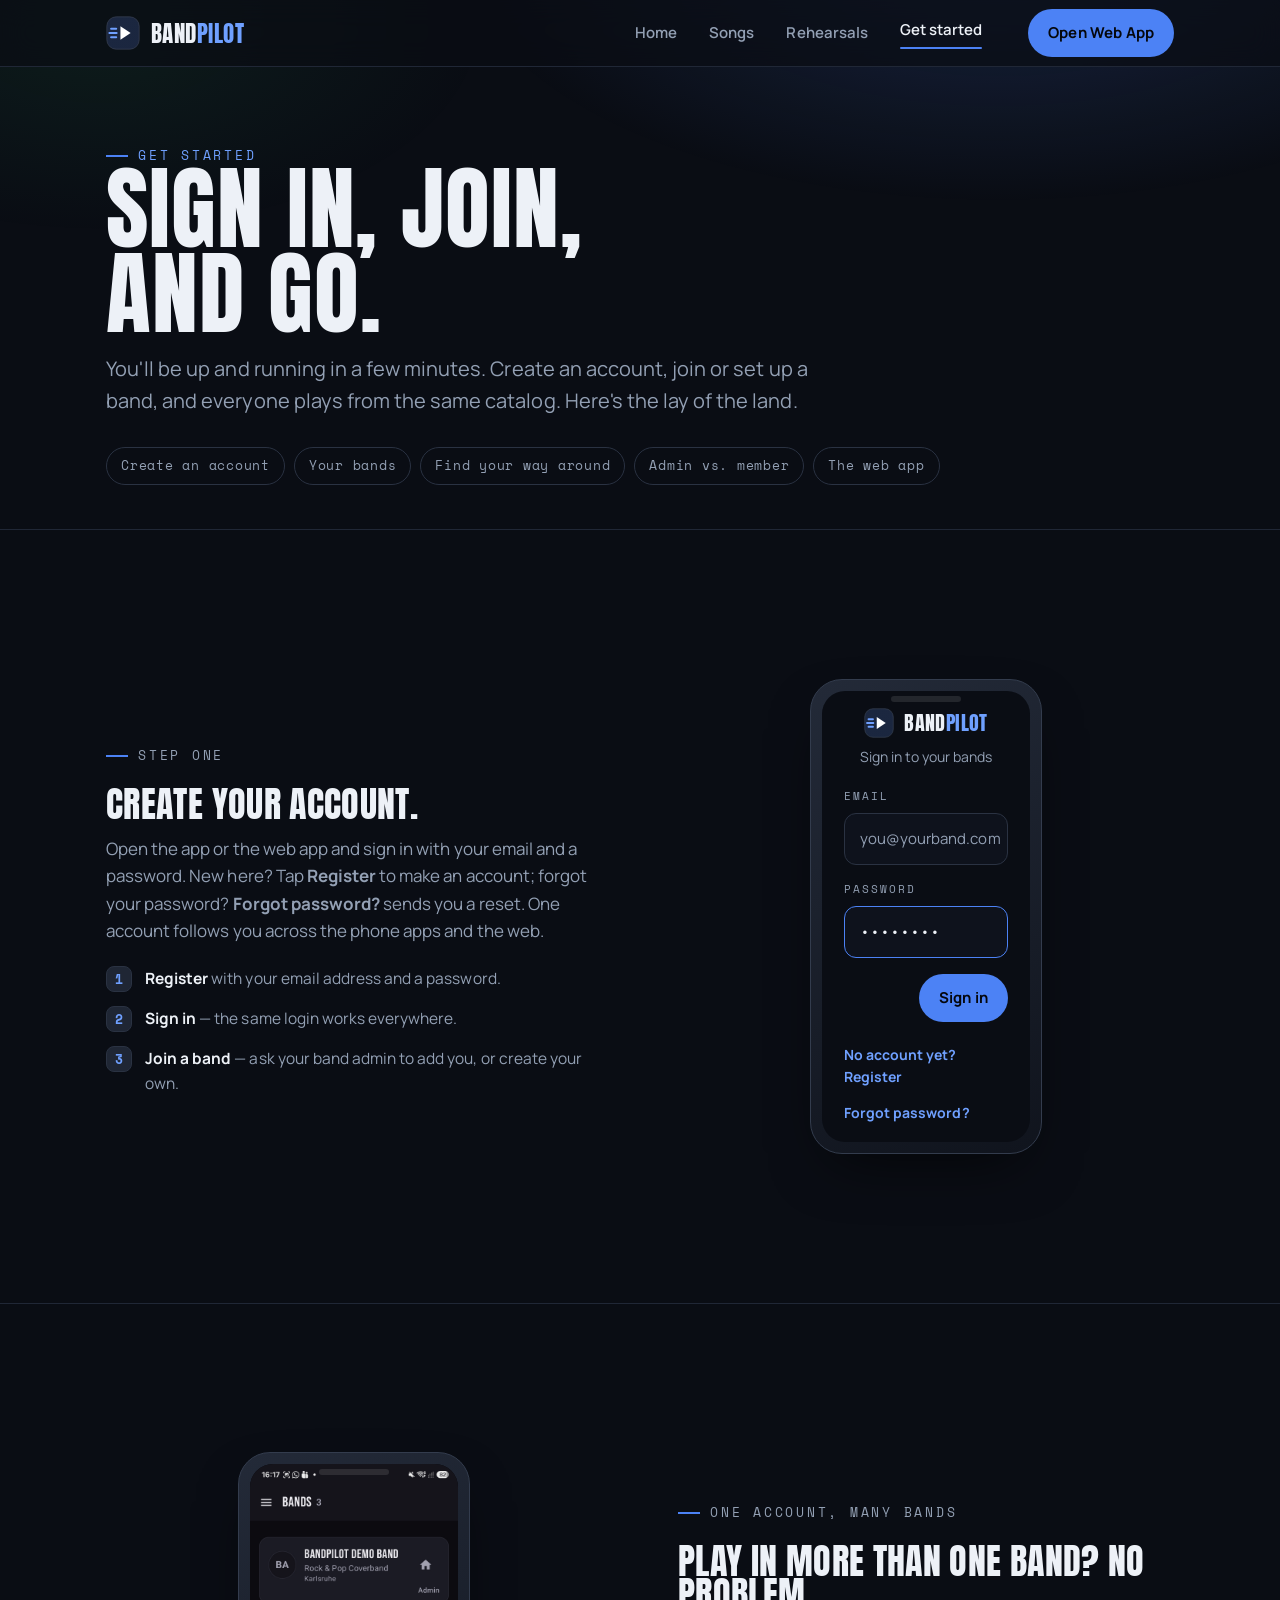
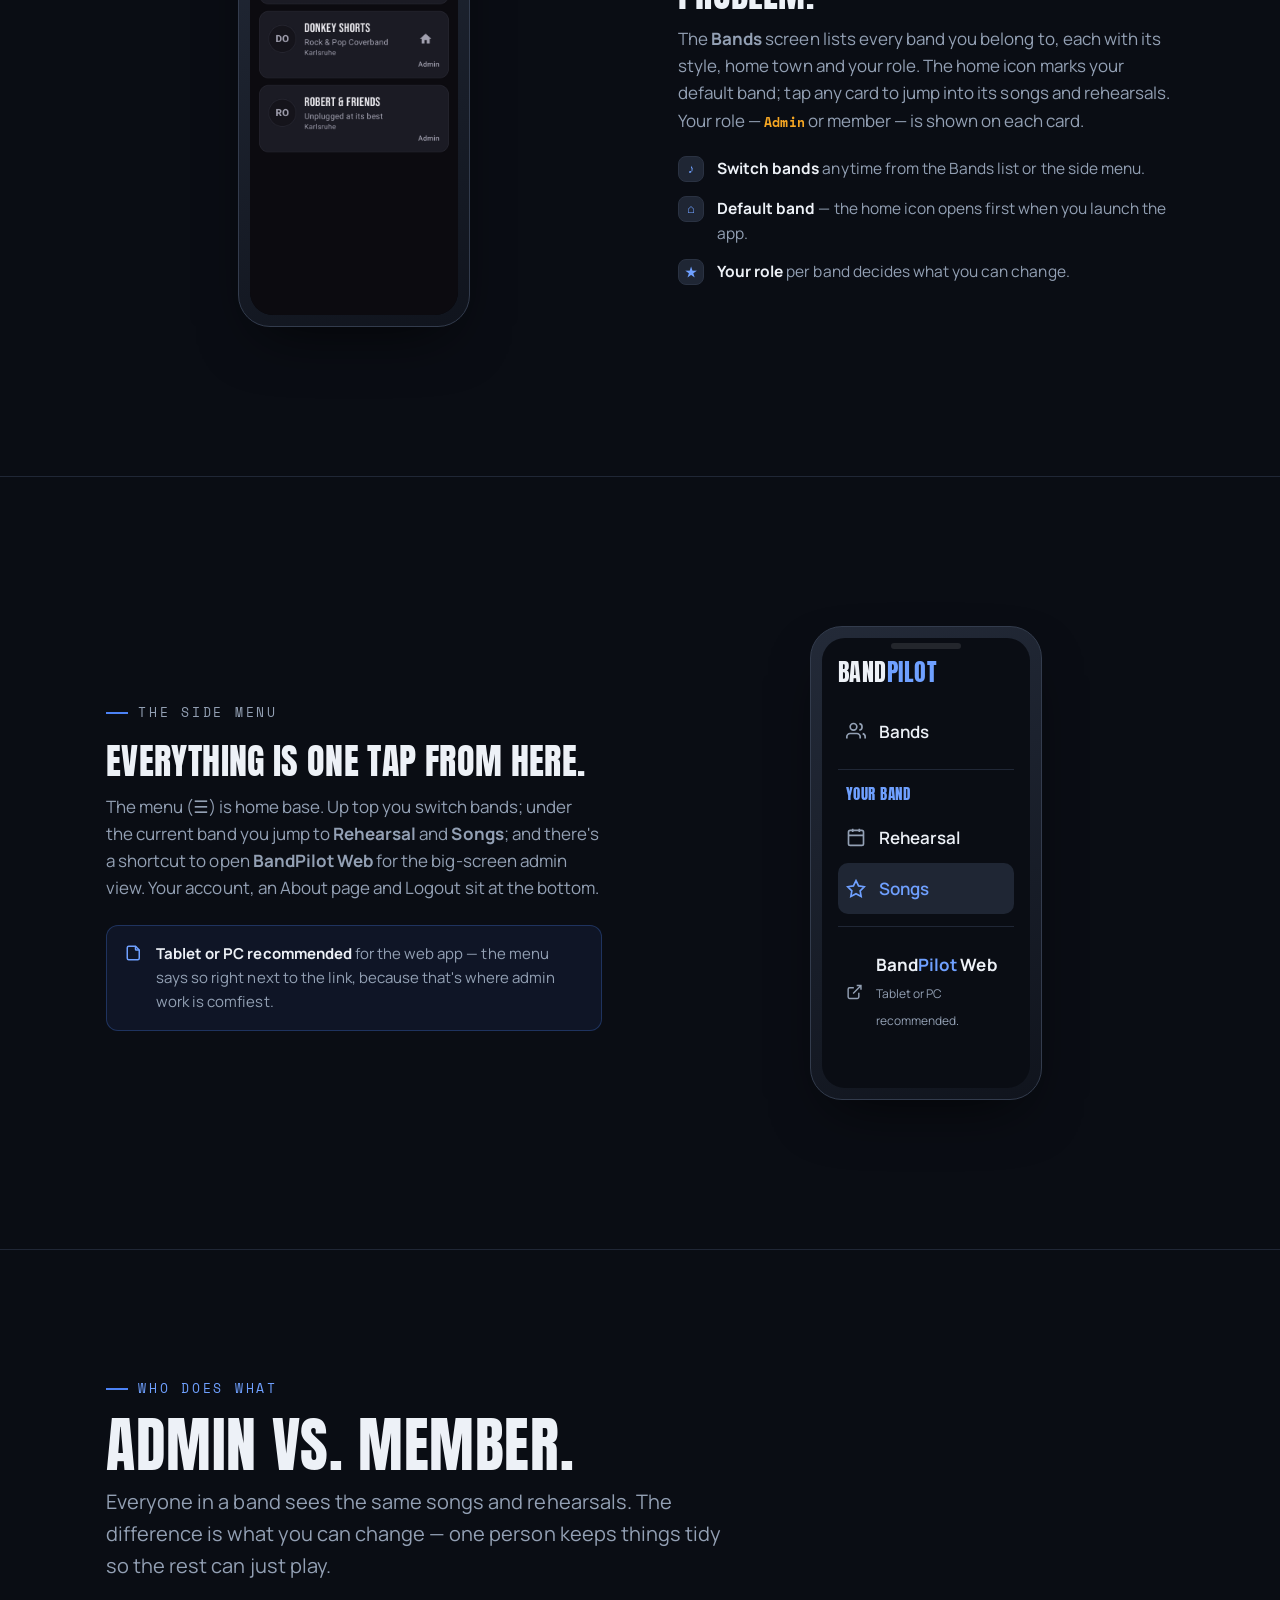
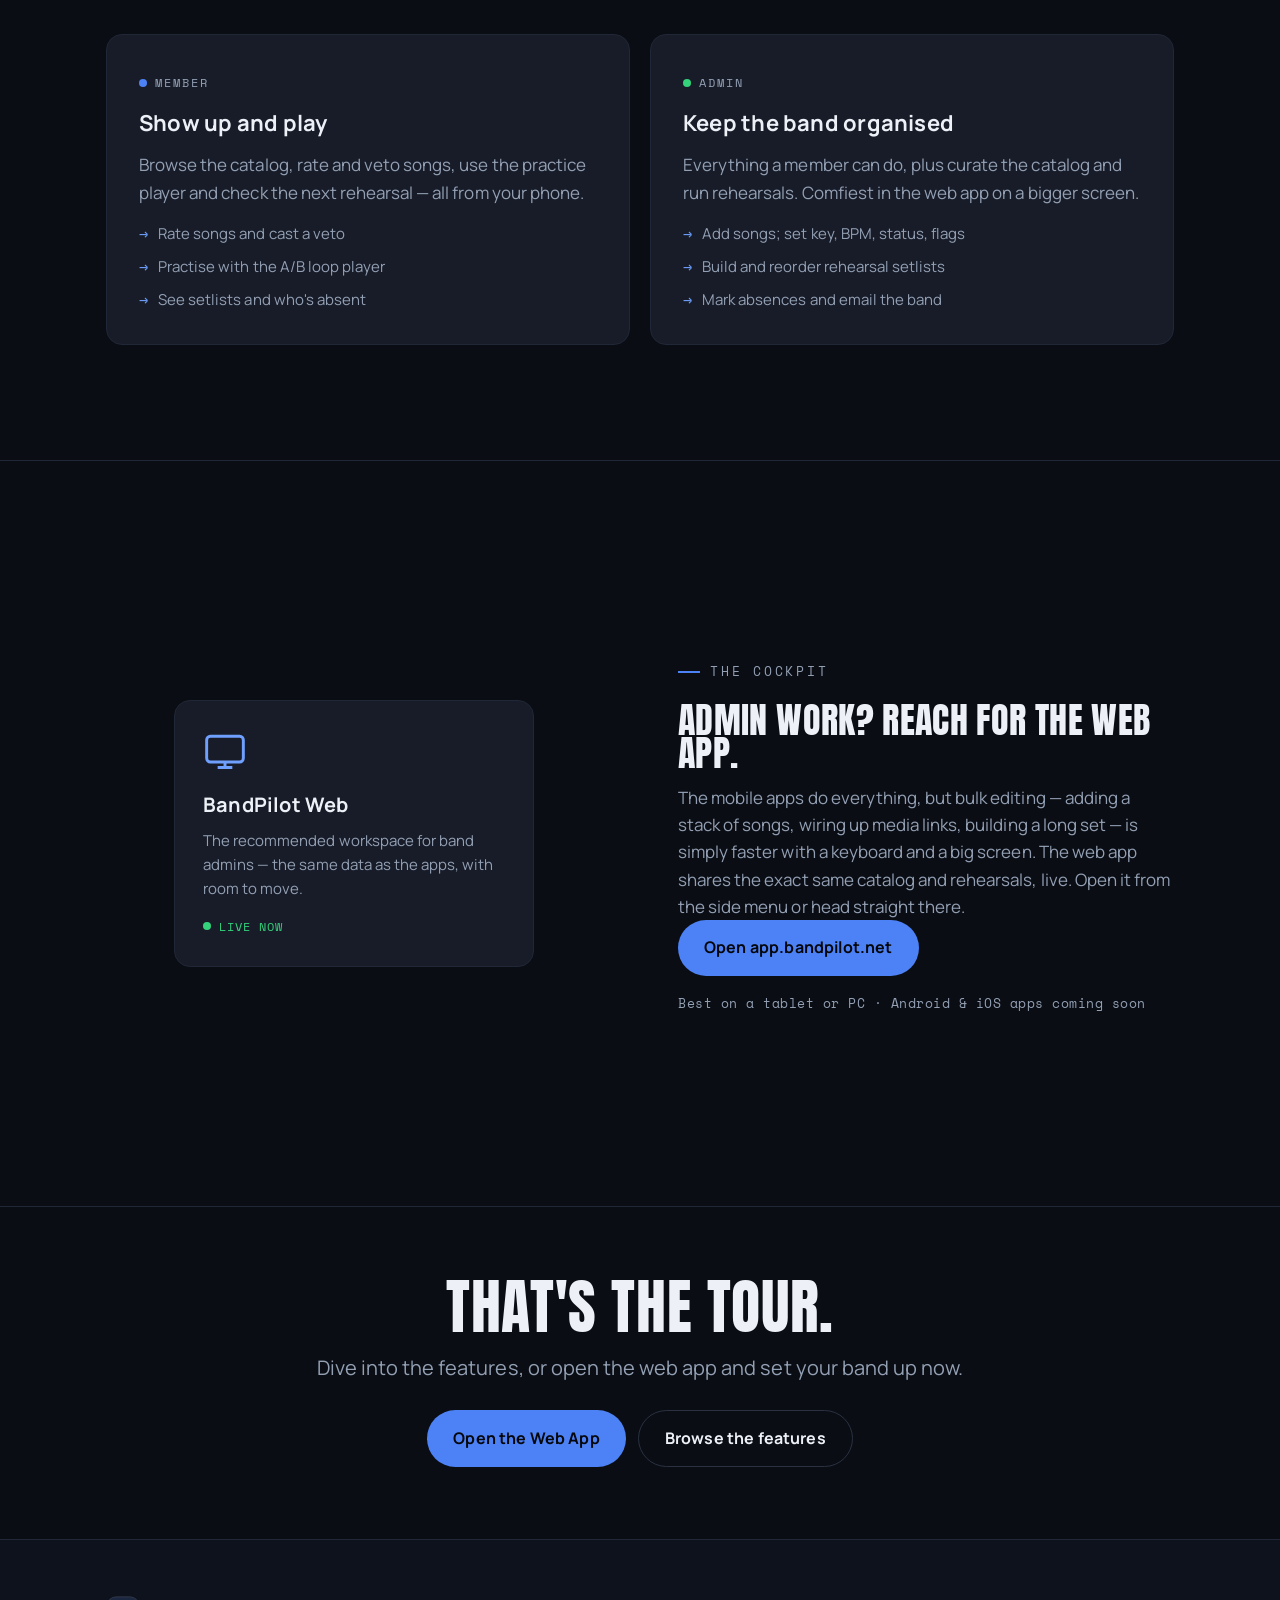
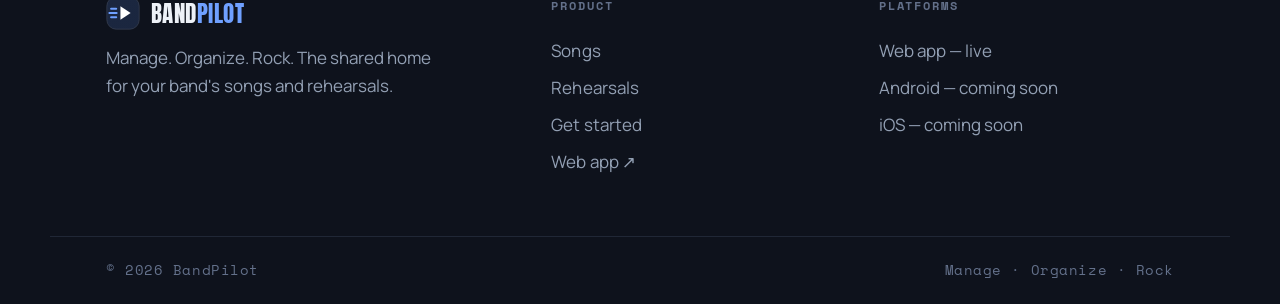
==== getting-started.html @ ef221a4c "Add BandPilot product & help site Static multi-page site (index, songs, rehearsals, getting-started)" ====
<!DOCTYPE html>
<html lang="en">
<head>
  <meta charset="UTF-8" />
  <meta name="viewport" content="width=device-width, initial-scale=1.0" />
  <title>Get started — BandPilot</title>
  <meta name="description" content="Getting started with BandPilot: create an account, switch between your bands, find your way around, and understand admin vs. member roles and the web app." />
  <link rel="icon" href="assets/img/favicon.svg" type="image/svg+xml" />
  <link rel="preconnect" href="https://fonts.googleapis.com" />
  <link rel="preconnect" href="https://fonts.gstatic.com" crossorigin />
  <link href="https://fonts.googleapis.com/css2?family=Anton&family=Manrope:wght@400;600;700;800&family=Space+Mono:wght@400;700&display=swap" rel="stylesheet" />
  <script>document.documentElement.classList.add("js");</script>
  <link rel="stylesheet" href="assets/css/site.css" />
</head>
<body>
  <!-- ============ HEADER ============ -->
  <header class="site-header">
    <div class="wrap nav">
      <a class="brand" href="index.html" aria-label="BandPilot home">
        <svg class="brand__mark" viewBox="0 0 40 40" fill="none" aria-hidden="true">
          <defs><linearGradient id="m1" x1="0" y1="0" x2="40" y2="40"><stop stop-color="#1b2740"/><stop offset="1" stop-color="#0c1220"/></linearGradient></defs>
          <rect x="1" y="1" width="38" height="38" rx="11" fill="url(#m1)" stroke="#333c4d"/>
          <path d="M6 15h6M4 20h8.5M6 25h6" stroke="#6FA0FF" stroke-width="2.4" stroke-linecap="round"/>
          <path d="M17 12l12 8-12 8z" fill="#fff"/>
        </svg>
        <span class="brand__word"><b>Band</b><b class="pi">Pilot</b></span>
      </a>
      <nav class="nav__links" aria-label="Primary">
        <a href="index.html">Home</a>
        <a href="songs.html">Songs</a>
        <a href="rehearsals.html">Rehearsals</a>
        <a href="getting-started.html" class="is-active">Get started</a>
      </nav>
      <a class="btn btn--primary nav__cta" href="https://app.bandpilot.net" target="_blank" rel="noopener">Open Web App</a>
      <button class="nav__toggle" aria-label="Open menu" aria-expanded="false">
        <svg width="22" height="22" viewBox="0 0 24 24" fill="none" stroke="currentColor" stroke-width="2.2" stroke-linecap="round"><path d="M3 6h18M3 12h18M3 18h18"/></svg>
      </button>
    </div>
    <div class="mobile-menu">
      <a href="index.html">Home</a>
      <a href="songs.html">Songs</a>
      <a href="rehearsals.html">Rehearsals</a>
      <a href="getting-started.html">Get started</a>
      <a class="btn btn--primary" href="https://app.bandpilot.net" target="_blank" rel="noopener">Open Web App</a>
    </div>
  </header>

  <main>
    <!-- ============ PAGE INTRO ============ -->
    <section class="section pageintro">
      <div class="wrap">
        <p class="eyebrow reveal">Get started</p>
        <h1 class="display reveal" data-d="1">Sign in, join,<br>and go.</h1>
        <p class="lead reveal" data-d="1">You'll be up and running in a few minutes. Create an account, join or set up a band, and everyone plays from the same catalog. Here's the lay of the land.</p>
        <nav class="jumpnav reveal" data-d="2" aria-label="On this page">
          <a href="#account">Create an account</a>
          <a href="#bands">Your bands</a>
          <a href="#around">Find your way around</a>
          <a href="#roles">Admin vs. member</a>
          <a href="#web">The web app</a>
        </nav>
      </div>
    </section>

    <!-- ============ ACCOUNT ============ -->
    <section class="section section--tight divider anchor" id="account">
      <div class="wrap">
        <div class="feature reveal">
          <div class="feature__text">
            <p class="eyebrow">Step one</p>
            <h3 class="display">Create your account.</h3>
            <p>Open the app or the web app and sign in with your email and a password. New here? Tap <b>Register</b> to make an account; forgot your password? <b>Forgot password?</b> sends you a reset. One account follows you across the phone apps and the web.</p>
            <ul class="howto">
              <li><span class="n">1</span><span><b>Register</b> with your email address and a password.</span></li>
              <li><span class="n">2</span><span><b>Sign in</b> — the same login works everywhere.</span></li>
              <li><span class="n">3</span><span><b>Join a band</b> — ask your band admin to add you, or create your own.</span></li>
            </ul>
          </div>
          <div class="feature__media">
            <!-- Recreated login screen (illustrative — not a real screenshot) -->
            <div class="phone phone--sm">
              <div class="phone__screen" style="background:var(--ink); display:flex; align-items:center;">
                <div class="mock" style="border:0; box-shadow:none; background:transparent; width:100%;">
                  <div class="mock__logo" style="justify-content:center; margin-bottom:8px;">
                    <svg class="brand__mark" viewBox="0 0 40 40" fill="none" aria-hidden="true" style="width:30px;height:30px">
                      <defs><linearGradient id="lg" x1="0" y1="0" x2="40" y2="40"><stop stop-color="#1b2740"/><stop offset="1" stop-color="#0c1220"/></linearGradient></defs>
                      <rect x="1" y="1" width="38" height="38" rx="11" fill="url(#lg)" stroke="#333c4d"/>
                      <path d="M6 15h6M4 20h8.5M6 25h6" stroke="#6FA0FF" stroke-width="2.4" stroke-linecap="round"/>
                      <path d="M17 12l12 8-12 8z" fill="#fff"/>
                    </svg>
                    <span class="brand__word" style="font-size:20px"><b>Band</b><b class="pi">Pilot</b></span>
                  </div>
                  <p class="muted" style="text-align:center; font-size:14px; margin-bottom:20px">Sign in to your bands</p>
                  <label>Email</label>
                  <div class="field">you@yourband.com</div>
                  <label>Password</label>
                  <div class="field field--focus">••••••••</div>
                  <div class="signin"><span class="btn btn--primary" aria-hidden="true">Sign in</span></div>
                  <p class="accent" style="font-size:14px; margin-top:22px; font-weight:700">No account yet? Register</p>
                  <p class="accent" style="font-size:14px; margin-top:14px; font-weight:700">Forgot password?</p>
                </div>
              </div>
            </div>
          </div>
        </div>
      </div>
    </section>

    <!-- ============ BANDS ============ -->
    <section class="section section--tight divider anchor" id="bands">
      <div class="wrap">
        <div class="feature feature--flip reveal">
          <div class="feature__text">
            <p class="eyebrow">One account, many bands</p>
            <h3 class="display">Play in more than one band? No problem.</h3>
            <p>The <b>Bands</b> screen lists every band you belong to, each with its style, home town and your role. The home icon marks your default band; tap any card to jump into its songs and rehearsals. Your role — <span class="key">Admin</span> or member — is shown on each card.</p>
            <ul class="howto">
              <li><span class="n">♪</span><span><b>Switch bands</b> anytime from the Bands list or the side menu.</span></li>
              <li><span class="n">⌂</span><span><b>Default band</b> — the home icon opens first when you launch the app.</span></li>
              <li><span class="n">★</span><span><b>Your role</b> per band decides what you can change.</span></li>
            </ul>
          </div>
          <div class="feature__media">
            <div class="phone phone--sm"><div class="phone__screen"><img src="assets/img/bands-list.jpg" alt="The Bands screen listing three bands with style, town and role" loading="lazy" width="1080" height="2340" /></div></div>
          </div>
        </div>
      </div>
    </section>

    <!-- ============ AROUND ============ -->
    <section class="section section--tight divider anchor" id="around">
      <div class="wrap">
        <div class="feature reveal">
          <div class="feature__text">
            <p class="eyebrow">The side menu</p>
            <h3 class="display">Everything is one tap from here.</h3>
            <p>The menu (☰) is home base. Up top you switch bands; under the current band you jump to <b>Rehearsal</b> and <b>Songs</b>; and there's a shortcut to open <b>BandPilot Web</b> for the big-screen admin view. Your account, an About page and Logout sit at the bottom.</p>
            <div class="note">
              <svg class="ic" width="18" height="18" viewBox="0 0 24 24" fill="none" stroke="currentColor" stroke-width="2"><path d="M14 3v4a1 1 0 0 0 1 1h4"/><path d="M5 3h9l5 5v11a2 2 0 0 1-2 2H5a2 2 0 0 1-2-2V5a2 2 0 0 1 2-2Z"/></svg>
              <p><b>Tablet or PC recommended</b> for the web app — the menu says so right next to the link, because that's where admin work is comfiest.</p>
            </div>
          </div>
          <div class="feature__media">
            <!-- Recreated navigation drawer (illustrative — not a real screenshot) -->
            <div class="phone phone--sm">
              <div class="phone__screen" style="background:var(--ink);">
                <div style="padding:22px 16px; height:100%;">
                  <span class="brand__word" style="font-size:24px; display:block; margin-bottom:22px"><b>Band</b><b class="pi">Pilot</b></span>
                  <div class="mock" style="border:0; box-shadow:none; background:transparent; padding:0;">
                    <div class="drawer-item">
                      <svg class="ic" viewBox="0 0 24 24" fill="none" stroke="currentColor" stroke-width="2"><path d="M17 21v-2a4 4 0 0 0-4-4H5a4 4 0 0 0-4 4v2"/><circle cx="9" cy="7" r="4"/><path d="M23 21v-2a4 4 0 0 0-3-3.87M16 3.13A4 4 0 0 1 16 11"/></svg>
                      Bands
                    </div>
                    <div class="drawer-sep"></div>
                    <div class="drawer-band">Your band</div>
                    <div class="drawer-item">
                      <svg class="ic" viewBox="0 0 24 24" fill="none" stroke="currentColor" stroke-width="2"><rect x="3" y="4" width="18" height="18" rx="2"/><path d="M16 2v4M8 2v4M3 10h18"/></svg>
                      Rehearsal
                    </div>
                    <div class="drawer-item is-active">
                      <svg class="ic" viewBox="0 0 24 24" fill="none" stroke="#6FA0FF" stroke-width="2"><path d="m12 2 3.09 6.26L22 9.27l-5 4.87 1.18 6.88L12 17.77l-6.18 3.25L7 14.14l-5-4.87 6.91-1.01L12 2z"/></svg>
                      Songs
                    </div>
                    <div class="drawer-sep"></div>
                    <div class="drawer-item">
                      <svg class="ic" viewBox="0 0 24 24" fill="none" stroke="currentColor" stroke-width="2"><path d="M18 13v6a2 2 0 0 1-2 2H5a2 2 0 0 1-2-2V8a2 2 0 0 1 2-2h6"/><path d="M15 3h6v6M10 14 21 3"/></svg>
                      <span><b>Band<span class="pi" style="color:var(--pilot-bright)">Pilot</span> Web</b><br><span class="muted" style="font-size:12px; font-weight:400">Tablet or PC recommended.</span></span>
                    </div>
                  </div>
                </div>
              </div>
            </div>
          </div>
        </div>
      </div>
    </section>

    <!-- ============ ROLES ============ -->
    <section class="section divider anchor" id="roles">
      <div class="wrap">
        <div class="section-head reveal">
          <p class="eyebrow">Who does what</p>
          <h2 class="display">Admin vs. member.</h2>
          <p class="lead">Everyone in a band sees the same songs and rehearsals. The difference is what you can change — one person keeps things tidy so the rest can just play.</p>
        </div>
        <div class="roles">
          <div class="role role--member reveal">
            <span class="role__tag"><span class="d"></span>Member</span>
            <h3>Show up and play</h3>
            <p>Browse the catalog, rate and veto songs, use the practice player and check the next rehearsal — all from your phone.</p>
            <ul>
              <li>Rate songs and cast a veto</li>
              <li>Practise with the A/B loop player</li>
              <li>See setlists and who's absent</li>
            </ul>
          </div>
          <div class="role role--admin reveal" data-d="1">
            <span class="role__tag"><span class="d"></span>Admin</span>
            <h3>Keep the band organised</h3>
            <p>Everything a member can do, plus curate the catalog and run rehearsals. Comfiest in the web app on a bigger screen.</p>
            <ul>
              <li>Add songs; set key, BPM, status, flags</li>
              <li>Build and reorder rehearsal setlists</li>
              <li>Mark absences and email the band</li>
            </ul>
          </div>
        </div>
      </div>
    </section>

    <!-- ============ WEB ============ -->
    <section class="section divider anchor" id="web">
      <div class="wrap">
        <div class="feature feature--flip reveal">
          <div class="feature__text">
            <p class="eyebrow">The cockpit</p>
            <h3 class="display">Admin work? Reach for the web app.</h3>
            <p>The mobile apps do everything, but bulk editing — adding a stack of songs, wiring up media links, building a long set — is simply faster with a keyboard and a big screen. The web app shares the exact same catalog and rehearsals, live. Open it from the side menu or head straight there.</p>
            <div class="hero__cta">
              <a class="btn btn--primary btn--lg" href="https://app.bandpilot.net" target="_blank" rel="noopener">Open app.bandpilot.net</a>
            </div>
            <p class="hero__note">Best on a tablet or PC · Android &amp; iOS apps coming soon</p>
          </div>
          <div class="feature__media">
            <div class="plat" style="max-width:360px">
              <svg class="plat__ico" viewBox="0 0 24 24" fill="none" stroke="currentColor" stroke-width="1.6" style="width:44px;height:44px"><rect x="2" y="4" width="20" height="14" rx="2"/><path d="M8 21h8M12 18v3"/></svg>
              <h3>BandPilot Web</h3>
              <p>The recommended workspace for band admins — the same data as the apps, with room to move.</p>
              <span class="plat__status is-live"><span class="d"></span>Live now</span>
            </div>
          </div>
        </div>
      </div>
    </section>

    <!-- ============ CTA ============ -->
    <section class="section section--tight divider">
      <div class="wrap ctaband reveal">
        <h2 class="display">That's the tour.</h2>
        <p class="lead" style="margin-inline:auto">Dive into the features, or open the web app and set your band up now.</p>
        <div class="btnrow">
          <a class="btn btn--primary btn--lg" href="https://app.bandpilot.net" target="_blank" rel="noopener">Open the Web App</a>
          <a class="btn btn--ghost btn--lg" href="songs.html">Browse the features</a>
        </div>
      </div>
    </section>
  </main>

  <!-- ============ FOOTER ============ -->
  <footer class="site-footer">
    <div class="wrap footer__grid">
      <div>
        <a class="brand" href="index.html" aria-label="BandPilot home">
          <svg class="brand__mark" viewBox="0 0 40 40" fill="none" aria-hidden="true">
            <defs><linearGradient id="m2" x1="0" y1="0" x2="40" y2="40"><stop stop-color="#1b2740"/><stop offset="1" stop-color="#0c1220"/></linearGradient></defs>
            <rect x="1" y="1" width="38" height="38" rx="11" fill="url(#m2)" stroke="#333c4d"/>
            <path d="M6 15h6M4 20h8.5M6 25h6" stroke="#6FA0FF" stroke-width="2.4" stroke-linecap="round"/>
            <path d="M17 12l12 8-12 8z" fill="#fff"/>
          </svg>
          <span class="brand__word"><b>Band</b><b class="pi">Pilot</b></span>
        </a>
        <p class="footer__tag">Manage. Organize. Rock. The shared home for your band's songs and rehearsals.</p>
      </div>
      <div class="footer">
        <h4>Product</h4>
        <a href="songs.html">Songs</a>
        <a href="rehearsals.html">Rehearsals</a>
        <a href="getting-started.html">Get started</a>
        <a href="https://app.bandpilot.net" target="_blank" rel="noopener">Web app ↗</a>
      </div>
      <div class="footer">
        <h4>Platforms</h4>
        <a>Web app — live</a>
        <a>Android — coming soon</a>
        <a>iOS — coming soon</a>
      </div>
    </div>
    <div class="wrap footer__bottom">
      <span class="mono">© 2026 BandPilot</span>
      <span class="mono">Manage · Organize · Rock</span>
    </div>
  </footer>

  <script src="assets/js/site.js"></script>
</body>
</html>
---- assets/css/site.css ----
/* ============================================================
   BandPilot — product site
   Design language derived from the app itself:
   dark navy, "pilot blue", amber data badges, condensed caps.
   ============================================================ */

/* ---- Reset ---- */
*, *::before, *::after { box-sizing: border-box; }
* { margin: 0; }
html { -webkit-text-size-adjust: 100%; scroll-behavior: smooth; }
body { min-height: 100%; -webkit-font-smoothing: antialiased; text-rendering: optimizeLegibility; }
img, svg { display: block; max-width: 100%; }
a { color: inherit; text-decoration: none; }
button { font: inherit; color: inherit; cursor: pointer; border: 0; background: none; }
ul { list-style: none; padding: 0; }

/* ---- Tokens ---- */
:root {
  --ink:        #0A0D14;
  --ink-2:      #0E121C;
  --slate:      #171C28;
  --slate-2:    #1F2634;
  --line:       #2A3242;
  --line-soft:  #202736;

  --pilot:        #4C82F5;
  --pilot-bright: #6FA0FF;
  --stage:        #34D27B;
  --amber:        #F5A623;
  --veto:         #FF4D6D;
  --purple:       #C24DE0;

  --text:  #EDF1F7;
  --muted: #93A0B4;
  --faint: #63708A;

  --maxw: 1180px;
  --pad: clamp(20px, 5vw, 56px);
  --radius: 16px;
  --radius-sm: 10px;

  --font-display: "Anton", "Arial Narrow", sans-serif;
  --font-body: "Manrope", system-ui, sans-serif;
  --font-mono: "Space Mono", ui-monospace, monospace;

  --shadow: 0 24px 60px -24px rgba(0,0,0,.75);
  --shadow-soft: 0 12px 32px -18px rgba(0,0,0,.6);
}

/* ---- Base ---- */
body {
  font-family: var(--font-body);
  background: var(--ink);
  color: var(--text);
  line-height: 1.6;
  font-size: 17px;
  letter-spacing: .002em;
  overflow-x: hidden;
}

/* subtle ambient glow anchored top of page */
body::before {
  content: "";
  position: fixed;
  inset: 0 0 auto 0;
  height: 620px;
  background:
    radial-gradient(900px 420px at 78% -8%, rgba(76,130,245,.20), transparent 60%),
    radial-gradient(700px 380px at 8% 4%, rgba(52,210,123,.08), transparent 55%);
  pointer-events: none;
  z-index: 0;
}

.wrap { width: 100%; max-width: var(--maxw); margin-inline: auto; padding-inline: var(--pad); }
.section { position: relative; z-index: 1; padding-block: clamp(64px, 9vw, 116px); }
.section--tight { padding-block: clamp(40px, 6vw, 72px); }
.divider { border-top: 1px solid var(--line-soft); }

/* ---- Typography ---- */
.display {
  font-family: var(--font-display);
  font-weight: 400;
  line-height: .92;
  letter-spacing: .01em;
  text-transform: uppercase;
}
h1.display { font-size: clamp(44px, 8.2vw, 92px); }
h2.display { font-size: clamp(32px, 5vw, 60px); }
h3.display { font-size: clamp(24px, 3.2vw, 36px); }

.eyebrow {
  font-family: var(--font-mono);
  font-size: 12.5px;
  letter-spacing: .22em;
  text-transform: uppercase;
  color: var(--pilot-bright);
  display: inline-flex;
  align-items: center;
  gap: 10px;
}
.eyebrow::before {
  content: "";
  width: 22px; height: 2px;
  background: var(--pilot);
  display: inline-block;
}

.lead { font-size: clamp(17px, 1.6vw, 20px); color: var(--muted); max-width: 60ch; }
.muted { color: var(--muted); }
.accent { color: var(--pilot-bright); }
.section-head { max-width: 62ch; margin-bottom: clamp(32px, 4vw, 52px); }
.section-head .eyebrow { margin-bottom: 18px; }
.section-head p { margin-top: 14px; }

/* ---- Header / nav ---- */
.site-header {
  position: sticky; top: 0; z-index: 50;
  background: rgba(10,13,20,.72);
  backdrop-filter: blur(14px);
  border-bottom: 1px solid var(--line-soft);
}
.nav {
  display: flex; align-items: center; gap: 22px;
  height: 66px;
}
.brand { display: flex; align-items: center; gap: 11px; margin-right: 6px; }
.brand__mark { width: 34px; height: 34px; flex: none; }
.brand__word {
  font-family: var(--font-display);
  text-transform: uppercase;
  font-size: 23px;
  letter-spacing: .02em;
  line-height: 1;
}
.brand__word b { font-weight: 400; }
.brand__word .pi { color: var(--pilot-bright); }

.nav__links { display: flex; align-items: center; gap: 4px; margin-left: auto; }
.nav__links a {
  padding: 8px 14px; border-radius: 999px;
  color: var(--muted); font-weight: 600; font-size: 15px;
  transition: color .18s, background .18s;
}
.nav__links a:hover { color: var(--text); background: var(--slate); }
.nav__links a.is-active { color: var(--text); }
.nav__links a.is-active::after {
  content: ""; display: block; height: 2px; margin-top: 5px;
  background: var(--pilot); border-radius: 2px;
}
.nav__cta { margin-left: 10px; }
.nav__toggle { display: none; margin-left: auto; width: 42px; height: 42px; border-radius: 10px; color: var(--text); }
.nav__toggle svg { margin-inline: auto; }
.mobile-menu { display: none; } /* shown only on small screens when toggled */

/* ---- Buttons ---- */
.btn {
  display: inline-flex; align-items: center; gap: 9px;
  padding: 12px 20px; border-radius: 999px;
  font-weight: 700; font-size: 15px; letter-spacing: .01em;
  transition: transform .16s ease, background .18s, border-color .18s, color .18s;
  white-space: nowrap;
}
.btn:active { transform: translateY(1px); }
.btn--primary { background: var(--pilot); color: #05070c; }
.btn--primary:hover { background: var(--pilot-bright); }
.btn--ghost { border: 1px solid var(--line); color: var(--text); }
.btn--ghost:hover { border-color: var(--pilot); background: var(--slate); }
.btn--lg { padding: 15px 26px; font-size: 16px; }

/* ============================================================
   SIGNATURE — the BandPilot song row, rebuilt in CSS
   ============================================================ */
.songrow {
  display: flex; align-items: center; gap: 12px;
  padding: 13px 16px;
  background: var(--slate);
  border: 1px solid var(--line-soft);
  border-radius: 12px;
}
.songrow + .songrow { margin-top: 8px; }
.songrow__main { min-width: 0; flex: 1; }
.songrow__title {
  display: flex; align-items: center; gap: 9px; flex-wrap: wrap;
  font-weight: 700; font-size: 16px; letter-spacing: .01em;
}
.songrow__artist { color: var(--muted); font-size: 13.5px; margin-top: 2px; }

/* amber key / transpose / bpm data chips — the app's own metadata language */
.key { font-family: var(--font-mono); font-size: 13px; font-weight: 700; color: var(--amber); }
.key .arrow { color: var(--faint); margin: 0 1px; }
.bpm { font-family: var(--font-mono); font-size: 13px; color: var(--amber); }
.dur { font-family: var(--font-mono); font-size: 12.5px; color: var(--faint); }

/* status glyphs */
.status { flex: none; width: 26px; height: 26px; border-radius: 999px; display: grid; place-items: center; font-weight: 800; font-size: 14px; }
.status--ready    { background: rgba(52,210,123,.16); color: var(--stage); }
.status--practice { color: var(--amber); }
.status--suggested{ color: var(--faint); font-family: var(--font-mono); }

/* flag dots */
.flag { flex: none; width: 11px; height: 11px; border-radius: 3px; box-shadow: 0 0 0 1px rgba(0,0,0,.35) inset; }
.flag--acoustic { background: #9a6b12; }
.flag--cowbell  { background: var(--amber); }
.flag--gitsolo  { background: var(--purple); }
.flag--harmony  { background: #e0a92e; }
.flag--keys     { background: #e9edf5; }
.flags { display: inline-flex; gap: 5px; align-items: center; }

/* stars */
.stars { font-family: var(--font-mono); letter-spacing: 1px; }
.stars .on { color: var(--amber); }
.stars .off { color: var(--line); }

/* veto pill */
.veto {
  display: inline-flex; align-items: center; gap: 6px;
  font-weight: 800; font-size: 12.5px; letter-spacing: .04em; text-transform: uppercase;
  color: var(--veto);
}
.veto .dot { width: 15px; height: 15px; border-radius: 999px; background: var(--veto); display: grid; place-items: center; }
.veto .dot::before { content: ""; width: 8px; height: 2px; background: #fff; border-radius: 2px; }

/* ---- Hero ---- */
.hero { padding-top: clamp(48px, 7vw, 84px); padding-bottom: clamp(56px, 8vw, 96px); }
.hero__grid { display: grid; grid-template-columns: 1.05fr .95fr; gap: clamp(28px, 5vw, 64px); align-items: center; }
.hero__eyebrow { margin-bottom: 22px; }
.hero h1 { margin-bottom: 22px; }
.hero h1 .accent { color: var(--pilot-bright); }
.hero__lead { margin-bottom: 30px; font-size: clamp(17px, 1.7vw, 21px); }
.hero__cta { display: flex; flex-wrap: wrap; gap: 12px; align-items: center; }
.hero__note { margin-top: 18px; font-family: var(--font-mono); font-size: 12.5px; color: var(--faint); letter-spacing: .04em; }

.hero__stage { position: relative; display: grid; place-items: center; }
/* floating real-UI chips around the phone */
.floaty {
  position: absolute; z-index: 3;
  background: var(--slate-2);
  border: 1px solid var(--line);
  border-radius: 12px;
  padding: 10px 14px;
  box-shadow: var(--shadow-soft);
  font-weight: 700; font-size: 14px;
  display: flex; align-items: center; gap: 9px;
}
.floaty--ready  { top: 6%;  left: -6%; }
.floaty--key    { top: 40%; right: -8%; }
.floaty--veto   { bottom: 8%; left: -4%; }
.floaty .count { font-family: var(--font-mono); color: var(--pilot-bright); }

/* ---- Phone frame ---- */
.phone {
  position: relative;
  width: min(300px, 78vw);
  border-radius: 40px;
  padding: 11px;
  background: linear-gradient(155deg, #232a38, #10141d);
  border: 1px solid #333c4d;
  box-shadow: var(--shadow);
}
.phone__screen {
  position: relative;
  border-radius: 30px;
  overflow: hidden;
  background: #05070c;
  aspect-ratio: 1080 / 2340;
}
.phone__screen img { width: 100%; height: 100%; object-fit: cover; object-position: top center; }
.phone::after { /* speaker/notch hint */
  content: ""; position: absolute; top: 20px; left: 50%; transform: translateX(-50%);
  width: 92px; height: 6px; border-radius: 999px; background: rgba(255,255,255,.10); z-index: 4;
}
.phone--sm { width: min(232px, 66vw); border-radius: 32px; }
.phone--sm .phone__screen { border-radius: 23px; }
.phone--sm::after { width: 70px; top: 16px; }

/* landscape media frame */
.phone--land { width: min(440px, 86vw); border-radius: 26px; }
.phone--land .phone__screen { aspect-ratio: 2340 / 1080; border-radius: 16px; }
.phone--land::after { display: none; }

/* ---- Roles (collaboration) ---- */
.roles { display: grid; grid-template-columns: 1fr 1fr; gap: 20px; }
.role {
  background: var(--slate); border: 1px solid var(--line-soft);
  border-radius: var(--radius); padding: clamp(22px, 3vw, 32px);
}
.role__tag {
  font-family: var(--font-mono); font-size: 12px; letter-spacing: .16em; text-transform: uppercase;
  color: var(--muted); margin-bottom: 14px; display: inline-flex; align-items: center; gap: 8px;
}
.role__tag .d { width: 8px; height: 8px; border-radius: 999px; }
.role--member .d { background: var(--pilot); }
.role--admin  .d { background: var(--stage); }
.role h3 { font-size: 22px; margin-bottom: 10px; letter-spacing: .01em; }
.role p { color: var(--muted); }
.role ul { margin-top: 16px; display: grid; gap: 9px; }
.role li { display: flex; gap: 10px; align-items: flex-start; color: var(--muted); font-size: 15px; }
.role li::before { content: "→"; color: var(--pilot-bright); font-family: var(--font-mono); }

/* ---- Feature overview cards (home) ---- */
.cards { display: grid; grid-template-columns: repeat(3, 1fr); gap: 18px; }
.card {
  display: flex; flex-direction: column;
  background: var(--slate); border: 1px solid var(--line-soft);
  border-radius: var(--radius); padding: 26px;
  transition: transform .2s ease, border-color .2s, background .2s;
}
a.card:hover { transform: translateY(-4px); border-color: var(--pilot); background: var(--slate-2); }
.card__no { font-family: var(--font-mono); color: var(--faint); font-size: 13px; letter-spacing: .1em; }
.card h3 { font-size: 21px; margin: 12px 0 8px; letter-spacing: .01em; }
.card p { color: var(--muted); font-size: 15px; flex: 1; }
.card__more { margin-top: 18px; color: var(--pilot-bright); font-weight: 700; font-size: 14px; display: inline-flex; gap: 7px; }
.card__chips { display: flex; flex-wrap: wrap; gap: 6px; margin-top: 16px; }

/* ---- Feature rows (detail pages) ---- */
.feature {
  display: grid; grid-template-columns: 1fr 1fr; gap: clamp(30px, 6vw, 76px);
  align-items: center;
  padding-block: clamp(44px, 6vw, 78px);
}
.feature + .feature { border-top: 1px solid var(--line-soft); }
.feature__media { display: grid; place-items: center; }
.feature--flip .feature__text { order: 2; }
.feature--flip .feature__media { order: 1; }
.feature h3 { margin: 16px 0 14px; }
.feature__text > p { color: var(--muted); }
.feature .eyebrow { margin-bottom: 6px; }

/* how-to list */
.howto { margin-top: 22px; display: grid; gap: 14px; }
.howto li { display: flex; gap: 13px; align-items: flex-start; }
.howto .n {
  flex: none; width: 26px; height: 26px; border-radius: 8px;
  background: var(--slate-2); border: 1px solid var(--line);
  font-family: var(--font-mono); font-size: 13px; font-weight: 700;
  display: grid; place-items: center; color: var(--pilot-bright);
}
.howto b { color: var(--text); }
.howto span { color: var(--muted); font-size: 15.5px; }

/* dual media (two phones) */
.media-duo { display: flex; gap: 18px; justify-content: center; flex-wrap: wrap; }

/* ---- Status pipeline (interactive) ---- */
.pipeline { display: grid; grid-template-columns: repeat(3, 1fr); gap: 16px; }
.stage {
  border-radius: var(--radius); padding: 22px 20px;
  border: 1px solid var(--line);
  background:
    linear-gradient(180deg, rgba(255,255,255,.03), transparent),
    var(--slate);
  position: relative; overflow: hidden;
}
.stage__bar { position: absolute; inset: 0 auto 0 0; width: 4px; }
.stage--suggested .stage__bar { background: var(--faint); }
.stage--practice  .stage__bar { background: var(--amber); }
.stage--ready     .stage__bar { background: var(--stage); }
.stage__top { display: flex; align-items: baseline; justify-content: space-between; margin-bottom: 6px; }
.stage__name { font-weight: 800; letter-spacing: .01em; font-size: 17px; }
.stage__count { font-family: var(--font-mono); font-size: 26px; }
.stage--suggested .stage__count { color: var(--faint); }
.stage--practice  .stage__count { color: var(--amber); }
.stage--ready     .stage__count { color: var(--stage); }
.stage p { color: var(--muted); font-size: 14px; }
.stage__flow { text-align: center; color: var(--faint); font-family: var(--font-mono); font-size: 13px; margin-top: 18px; letter-spacing: .1em; }

/* ---- Flag reference grid ---- */
.flaggrid { display: grid; grid-template-columns: repeat(auto-fit, minmax(210px, 1fr)); gap: 14px; margin-top: 8px; }
.flagcard { display: flex; gap: 13px; align-items: flex-start; background: var(--slate); border: 1px solid var(--line-soft); border-radius: 12px; padding: 16px 18px; }
.flagcard .flag { width: 15px; height: 15px; margin-top: 4px; }
.flagcard b { font-size: 15.5px; }
.flagcard p { color: var(--muted); font-size: 14px; }

/* ---- Platforms ---- */
.platforms { display: grid; grid-template-columns: repeat(3, 1fr); gap: 18px; }
.plat { background: var(--slate); border: 1px solid var(--line-soft); border-radius: var(--radius); padding: 28px; }
.plat__ico { width: 40px; height: 40px; margin-bottom: 16px; color: var(--pilot-bright); }
.plat h3 { font-size: 20px; margin-bottom: 8px; letter-spacing: .01em; }
.plat p { color: var(--muted); font-size: 15px; }
.plat__status { margin-top: 16px; font-family: var(--font-mono); font-size: 12px; letter-spacing: .08em; text-transform: uppercase; display: inline-flex; align-items: center; gap: 8px; }
.plat__status .d { width: 8px; height: 8px; border-radius: 999px; }
.plat__status.is-live { color: var(--stage); }
.plat__status.is-live .d { background: var(--stage); }
.plat__status.is-soon { color: var(--amber); }
.plat__status.is-soon .d { background: var(--amber); }

/* ---- Page intro + on-page jump nav (docs pages) ---- */
.pageintro { padding-top: clamp(40px, 6vw, 70px); padding-bottom: clamp(28px, 4vw, 44px); }
.pageintro h1 { margin-bottom: 18px; }
.jumpnav { display: flex; flex-wrap: wrap; gap: 9px; margin-top: 30px; }
.jumpnav a {
  font-family: var(--font-mono); font-size: 12.5px; letter-spacing: .06em;
  padding: 8px 14px; border-radius: 999px;
  border: 1px solid var(--line); color: var(--muted);
  transition: color .18s, border-color .18s, background .18s;
}
.jumpnav a:hover { color: var(--text); border-color: var(--pilot); background: var(--slate); }
.anchor { scroll-margin-top: 86px; }

/* callout note */
.note {
  display: flex; gap: 13px; align-items: flex-start;
  background: rgba(76,130,245,.08); border: 1px solid rgba(76,130,245,.28);
  border-radius: 12px; padding: 16px 18px; margin-top: 24px;
}
.note .ic { flex: none; color: var(--pilot-bright); margin-top: 2px; }
.note p { color: var(--muted); font-size: 15px; }
.note b { color: var(--text); }

/* ---- CTA band ---- */
.ctaband { text-align: center; }
.ctaband .display { margin-bottom: 18px; }
.ctaband .btnrow { display: flex; gap: 12px; justify-content: center; flex-wrap: wrap; margin-top: 26px; }

/* mockup: recreated login / drawer (getting started) */
.mock {
  background: var(--slate); border: 1px solid var(--line);
  border-radius: 22px; padding: 22px; box-shadow: var(--shadow-soft);
}
.mock__logo { display:flex; align-items:center; gap:10px; margin-bottom: 20px; }
.mock label { font-family: var(--font-mono); font-size: 11px; letter-spacing: .18em; text-transform: uppercase; color: var(--muted); display:block; margin-bottom: 7px; }
.mock .field { background: var(--ink-2); border: 1px solid var(--line); border-radius: 12px; padding: 13px 15px; margin-bottom: 16px; color: var(--muted); font-size: 15px; }
.mock .field--focus { border-color: var(--pilot); color: var(--text); }
.mock .signin { display:flex; justify-content:flex-end; }
.mock .drawer-item { display:flex; align-items:center; gap:13px; padding: 12px 8px; border-radius: 10px; font-weight:600; }
.mock .drawer-item.is-active { background: var(--slate-2); color: var(--pilot-bright); }
.mock .drawer-item .ic { width:20px; height:20px; color: var(--muted); }
.mock .drawer-sep { border-top:1px solid var(--line-soft); margin: 12px 0; }
.mock .drawer-band { font-family: var(--font-display); text-transform:uppercase; color: var(--pilot-bright); font-size:15px; letter-spacing:.03em; margin: 4px 8px 6px; }

/* ---- Footer ---- */
.site-footer { border-top: 1px solid var(--line-soft); background: var(--ink-2); position: relative; z-index: 1; }
.footer__grid { display: grid; grid-template-columns: 1.4fr 1fr 1fr; gap: 32px; padding-block: 56px; }
.footer__tag { color: var(--muted); margin-top: 14px; max-width: 34ch; }
.footer h4 { font-family: var(--font-mono); font-size: 12px; letter-spacing: .16em; text-transform: uppercase; color: var(--faint); margin-bottom: 16px; }
.footer a { color: var(--muted); display: block; padding: 5px 0; }
.footer a:hover { color: var(--text); }
.footer__bottom { border-top: 1px solid var(--line-soft); padding-block: 22px; display: flex; justify-content: space-between; gap: 16px; flex-wrap: wrap; color: var(--faint); font-size: 14px; }
.footer__bottom .mono { font-family: var(--font-mono); letter-spacing: .04em; }

/* ---- Scroll reveal (only hidden when JS is present, so it degrades gracefully) ---- */
.js .reveal { opacity: 0; transform: translateY(22px); }
.reveal { transition: opacity .6s ease, transform .6s ease; }
.reveal.in { opacity: 1; transform: none; }
.reveal[data-d="1"] { transition-delay: .08s; }
.reveal[data-d="2"] { transition-delay: .16s; }
.reveal[data-d="3"] { transition-delay: .24s; }

/* ---- Focus ---- */
:focus-visible { outline: 2px solid var(--pilot-bright); outline-offset: 3px; border-radius: 4px; }

/* ============================================================
   Responsive
   ============================================================ */
@media (max-width: 960px) {
  .hero__grid { grid-template-columns: 1fr; }
  .hero__stage { margin-top: 8px; }
  .cards { grid-template-columns: 1fr 1fr; }
  .platforms { grid-template-columns: 1fr; }
  .footer__grid { grid-template-columns: 1fr 1fr; }
  .feature { grid-template-columns: 1fr; gap: 30px; }
  .feature--flip .feature__text { order: 1; }
  .feature--flip .feature__media { order: 2; }
  .pipeline { grid-template-columns: 1fr; }
}
@media (max-width: 720px) {
  .nav__links { display: none; }
  .nav__cta { display: none; }
  .nav__toggle { display: grid; place-items: center; }
  .nav.is-open { position: relative; }
  .mobile-menu { display: none; }
  .mobile-menu.is-open {
    display: block; position: absolute; top: 66px; left: 0; right: 0;
    background: var(--ink-2); border-bottom: 1px solid var(--line);
    padding: 14px var(--pad) 22px;
  }
  .mobile-menu a { display: block; padding: 13px 4px; font-weight: 700; border-bottom: 1px solid var(--line-soft); }
  .mobile-menu .btn { margin-top: 16px; width: 100%; justify-content: center; }
  .roles { grid-template-columns: 1fr; }
  .cards { grid-template-columns: 1fr; }
  .footer__grid { grid-template-columns: 1fr; }
  .floaty { display: none; }
}

/* ---- Reduced motion ---- */
@media (prefers-reduced-motion: reduce) {
  html { scroll-behavior: auto; }
  * { animation-duration: .001ms !important; animation-iteration-count: 1 !important; transition-duration: .001ms !important; }
  .reveal { opacity: 1; transform: none; }
}
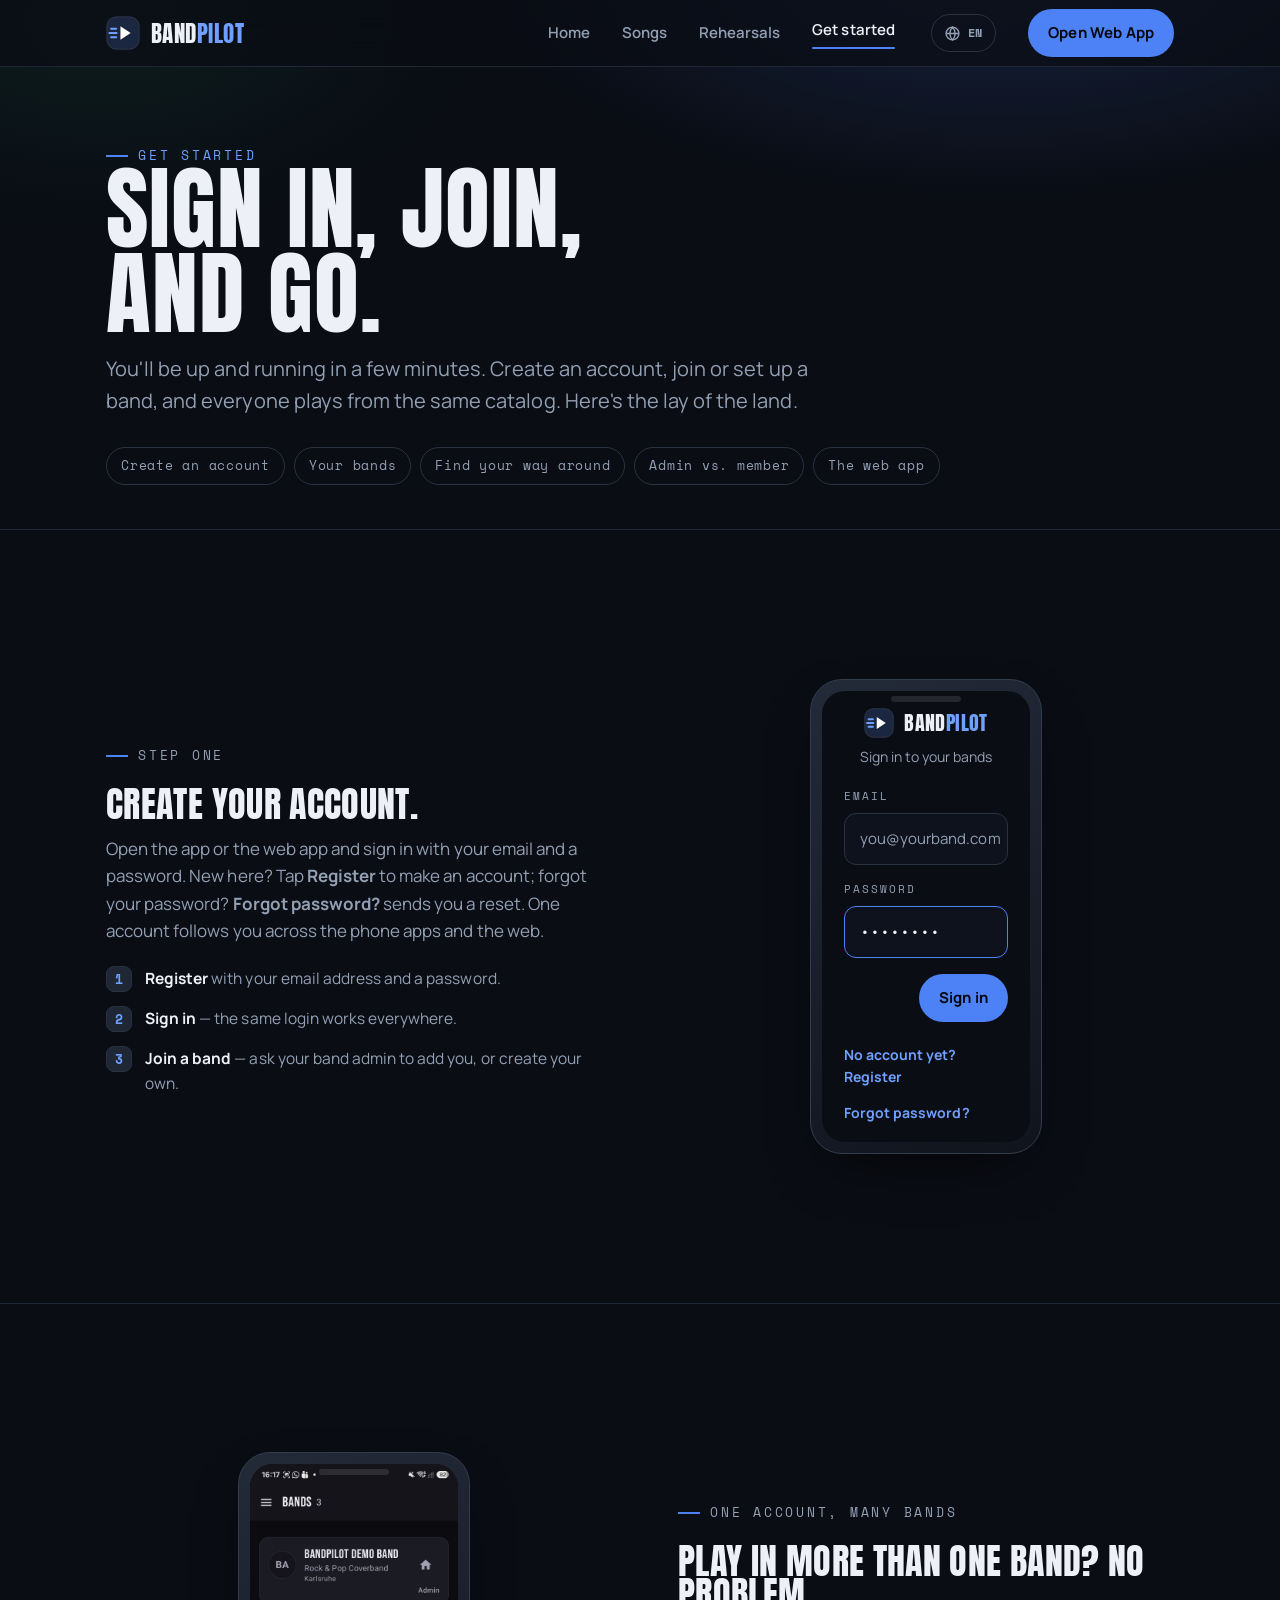
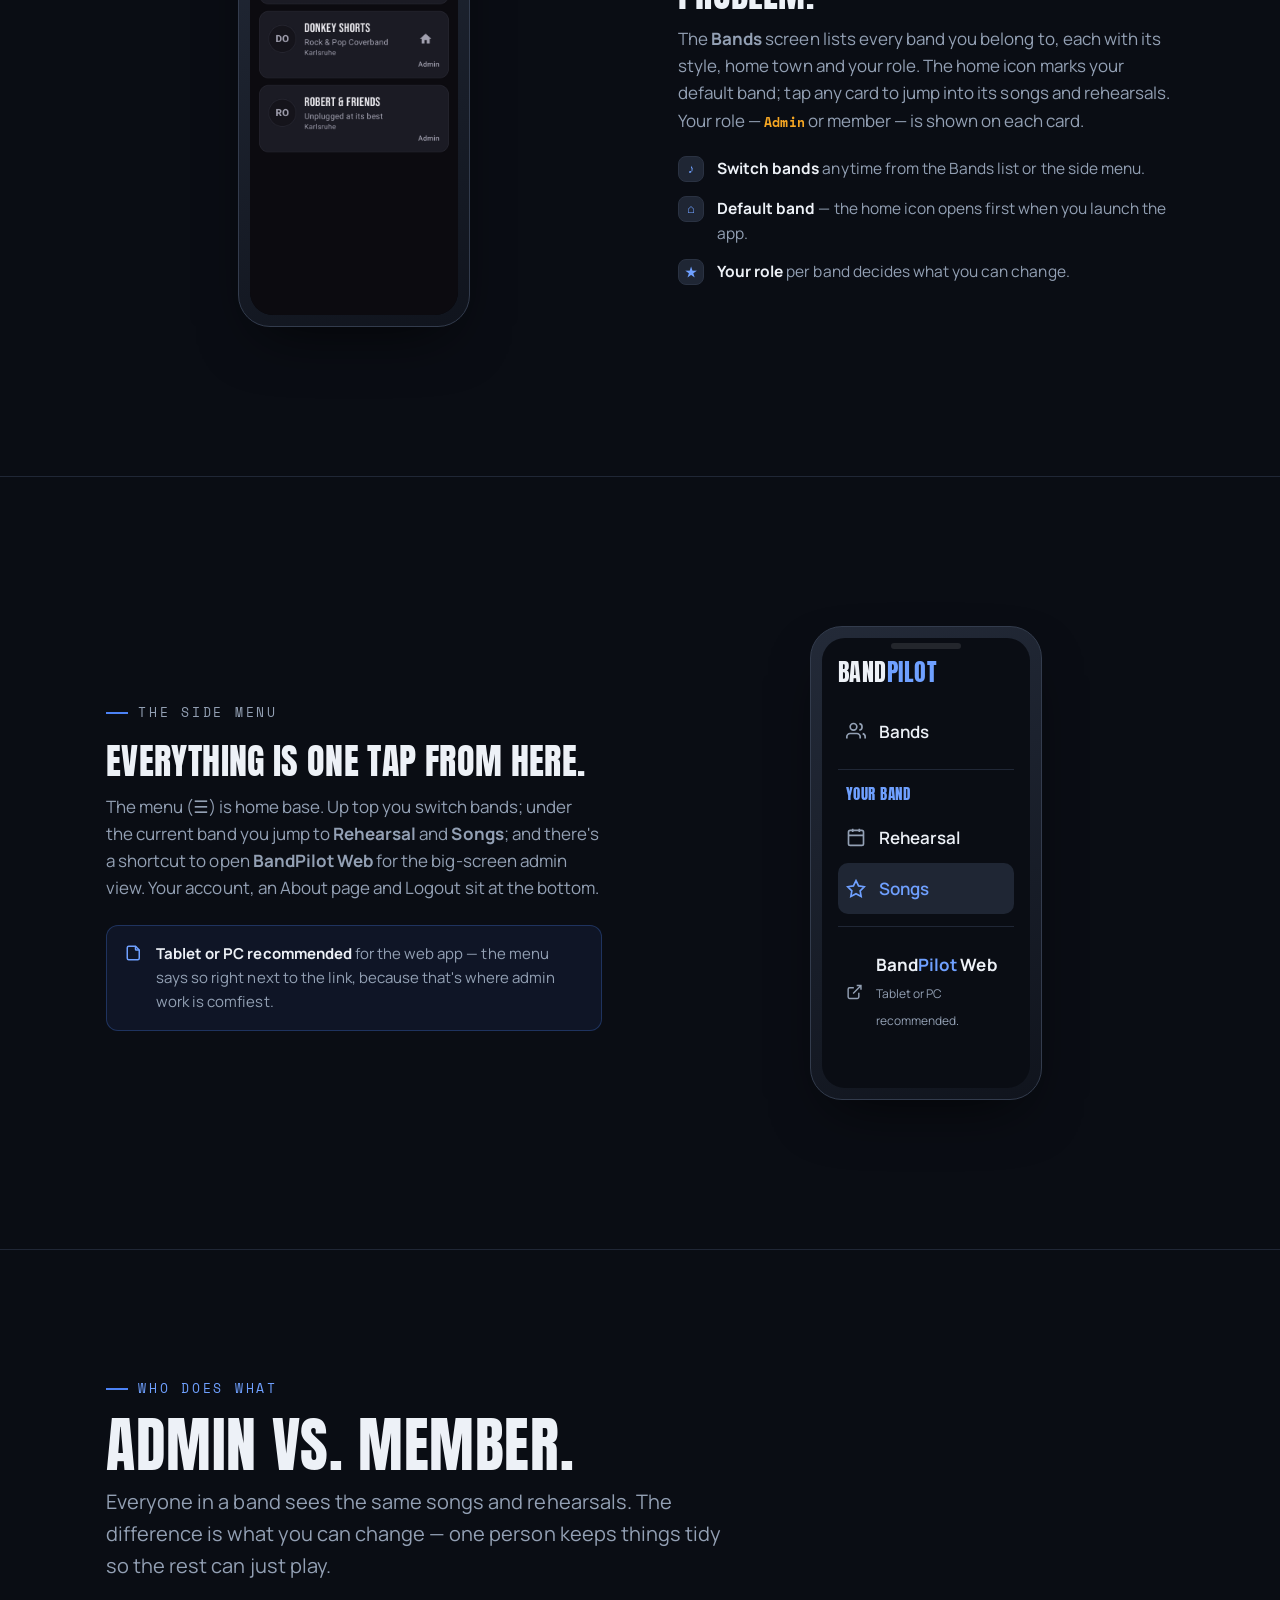
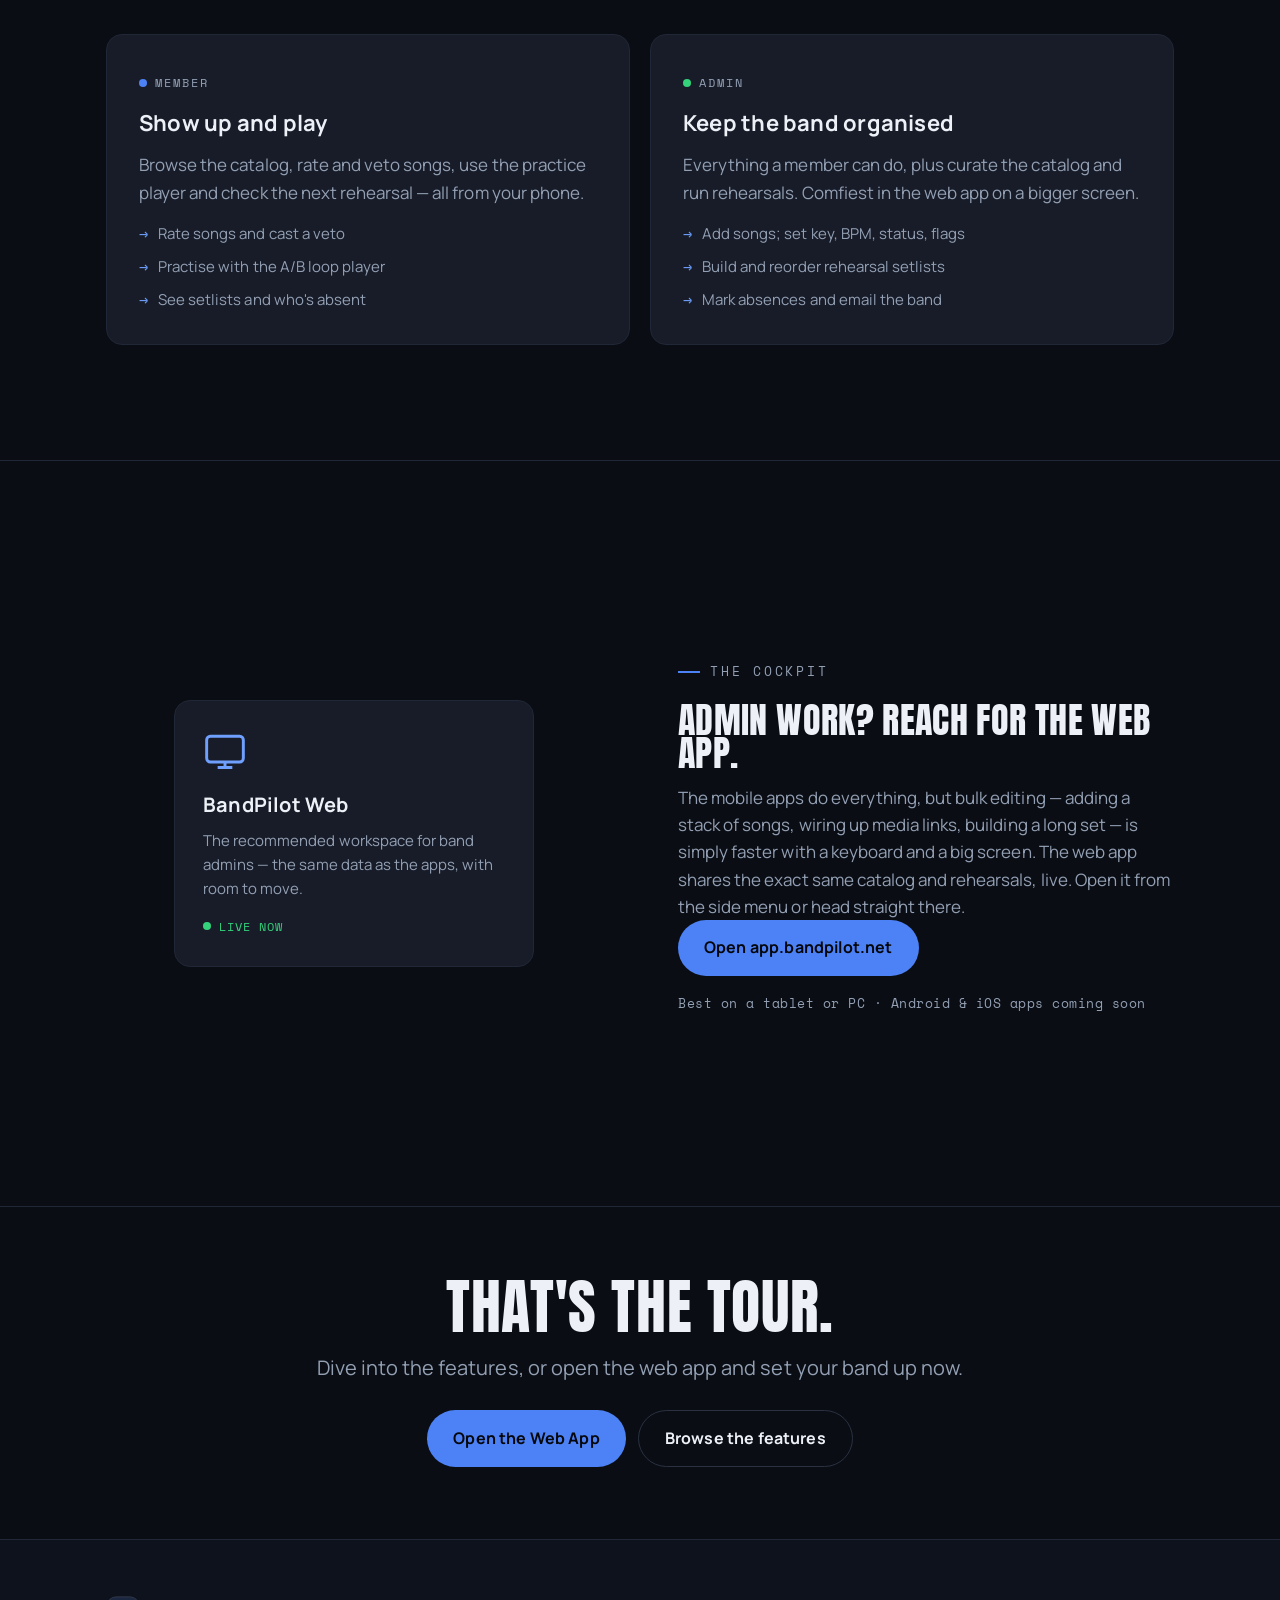
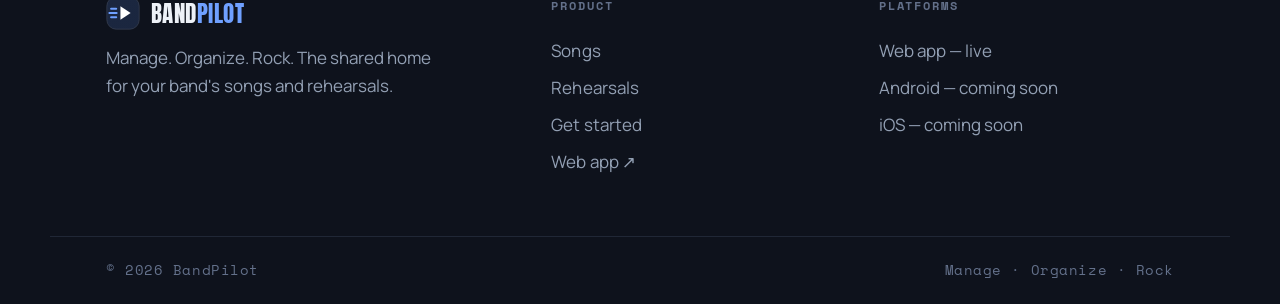
==== commit 77d2c55f: "Add multilingual support (EN / DE / FR) Client-side i18n with no build step: English stays inline in" ====
--- a/getting-started.html
+++ b/getting-started.html
@@ -3,13 +3,18 @@
 <head>
   <meta charset="UTF-8" />
   <meta name="viewport" content="width=device-width, initial-scale=1.0" />
-  <title>Get started — BandPilot</title>
-  <meta name="description" content="Getting started with BandPilot: create an account, switch between your bands, find your way around, and understand admin vs. member roles and the web app." />
+  <title data-i18n="start.metaTitle">Get started — BandPilot</title>
+  <meta name="description" data-i18n-content="start.metaDesc" content="Getting started with BandPilot: create an account, switch between your bands, find your way around, and understand admin vs. member roles and the web app." />
   <link rel="icon" href="assets/img/favicon.svg" type="image/svg+xml" />
   <link rel="preconnect" href="https://fonts.googleapis.com" />
   <link rel="preconnect" href="https://fonts.gstatic.com" crossorigin />
   <link href="https://fonts.googleapis.com/css2?family=Anton&family=Manrope:wght@400;600;700;800&family=Space+Mono:wght@400;700&display=swap" rel="stylesheet" />
-  <script>document.documentElement.classList.add("js");</script>
+  <script>
+  (function(){var d=document.documentElement;d.classList.add("js");
+  var SUP=["en","de","fr"],l=null;try{var s=localStorage.getItem("bp-lang");if(s&&SUP.indexOf(s)>-1)l=s;}catch(e){}
+  if(!l){var n=navigator.languages||[navigator.language||"en"];for(var i=0;i<n.length;i++){var b=(n[i]||"").slice(0,2).toLowerCase();if(SUP.indexOf(b)>-1){l=b;break;}}}
+  l=l||"en";d.lang=l;window.__bpLang=l;if(l!=="en"){d.className+=" i18n-pending";setTimeout(function(){d.classList.remove("i18n-pending");},1500);}})();
+  </script>
   <link rel="stylesheet" href="assets/css/site.css" />
 </head>
 <body>
@@ -26,22 +31,38 @@
         <span class="brand__word"><b>Band</b><b class="pi">Pilot</b></span>
       </a>
       <nav class="nav__links" aria-label="Primary">
-        <a href="index.html">Home</a>
-        <a href="songs.html">Songs</a>
-        <a href="rehearsals.html">Rehearsals</a>
-        <a href="getting-started.html" class="is-active">Get started</a>
+        <a href="index.html" data-i18n="nav.home">Home</a>
+        <a href="songs.html" data-i18n="nav.songs">Songs</a>
+        <a href="rehearsals.html" data-i18n="nav.rehearsals">Rehearsals</a>
+        <a href="getting-started.html" class="is-active" data-i18n="nav.start">Get started</a>
       </nav>
-      <a class="btn btn--primary nav__cta" href="https://app.bandpilot.net" target="_blank" rel="noopener">Open Web App</a>
-      <button class="nav__toggle" aria-label="Open menu" aria-expanded="false">
+      <div class="langswitch">
+        <button class="langswitch__btn" aria-haspopup="true" aria-expanded="false" data-i18n-aria-label="common.changeLang" aria-label="Change language">
+          <svg viewBox="0 0 24 24" fill="none" stroke="currentColor" stroke-width="2" aria-hidden="true"><circle cx="12" cy="12" r="9"/><path d="M3 12h18M12 3c2.5 2.7 3.8 6 3.8 9s-1.3 6.3-3.8 9c-2.5-2.7-3.8-6-3.8-9s1.3-6.3 3.8-9z"/></svg>
+          <span class="langswitch__cur">EN</span>
+        </button>
+        <div class="langswitch__menu" role="menu">
+          <button data-lang="en" role="menuitem">English <span class="tick">✓</span></button>
+          <button data-lang="de" role="menuitem">Deutsch <span class="tick">✓</span></button>
+          <button data-lang="fr" role="menuitem">Français <span class="tick">✓</span></button>
+        </div>
+      </div>
+      <a class="btn btn--primary nav__cta" href="https://app.bandpilot.net" target="_blank" rel="noopener" data-i18n="nav.openWebApp">Open Web App</a>
+      <button class="nav__toggle" data-i18n-aria-label="common.openMenu" aria-label="Open menu" aria-expanded="false">
         <svg width="22" height="22" viewBox="0 0 24 24" fill="none" stroke="currentColor" stroke-width="2.2" stroke-linecap="round"><path d="M3 6h18M3 12h18M3 18h18"/></svg>
       </button>
     </div>
     <div class="mobile-menu">
-      <a href="index.html">Home</a>
-      <a href="songs.html">Songs</a>
-      <a href="rehearsals.html">Rehearsals</a>
-      <a href="getting-started.html">Get started</a>
-      <a class="btn btn--primary" href="https://app.bandpilot.net" target="_blank" rel="noopener">Open Web App</a>
+      <a href="index.html" data-i18n="nav.home">Home</a>
+      <a href="songs.html" data-i18n="nav.songs">Songs</a>
+      <a href="rehearsals.html" data-i18n="nav.rehearsals">Rehearsals</a>
+      <a href="getting-started.html" data-i18n="nav.start">Get started</a>
+      <a class="btn btn--primary" href="https://app.bandpilot.net" target="_blank" rel="noopener" data-i18n="nav.openWebApp">Open Web App</a>
+      <div class="langrow">
+        <button data-lang="en">EN</button>
+        <button data-lang="de">DE</button>
+        <button data-lang="fr">FR</button>
+      </div>
     </div>
   </header>
 
@@ -49,15 +70,15 @@
     <!-- ============ PAGE INTRO ============ -->
     <section class="section pageintro">
       <div class="wrap">
-        <p class="eyebrow reveal">Get started</p>
-        <h1 class="display reveal" data-d="1">Sign in, join,<br>and go.</h1>
-        <p class="lead reveal" data-d="1">You'll be up and running in a few minutes. Create an account, join or set up a band, and everyone plays from the same catalog. Here's the lay of the land.</p>
-        <nav class="jumpnav reveal" data-d="2" aria-label="On this page">
-          <a href="#account">Create an account</a>
-          <a href="#bands">Your bands</a>
-          <a href="#around">Find your way around</a>
-          <a href="#roles">Admin vs. member</a>
-          <a href="#web">The web app</a>
+        <p class="eyebrow reveal" data-i18n="start.introEyebrow">Get started</p>
+        <h1 class="display reveal" data-d="1" data-i18n="start.introTitle">Sign in, join,<br>and go.</h1>
+        <p class="lead reveal" data-d="1" data-i18n="start.introLead">You'll be up and running in a few minutes. Create an account, join or set up a band, and everyone plays from the same catalog. Here's the lay of the land.</p>
+        <nav class="jumpnav reveal" data-d="2" data-i18n-aria-label="common.onThisPage" aria-label="On this page">
+          <a href="#account" data-i18n="start.jumpAccount">Create an account</a>
+          <a href="#bands" data-i18n="start.jumpBands">Your bands</a>
+          <a href="#around" data-i18n="start.jumpAround">Find your way around</a>
+          <a href="#roles" data-i18n="start.jumpRoles">Admin vs. member</a>
+          <a href="#web" data-i18n="start.jumpWeb">The web app</a>
         </nav>
       </div>
     </section>
@@ -67,13 +88,13 @@
       <div class="wrap">
         <div class="feature reveal">
           <div class="feature__text">
-            <p class="eyebrow">Step one</p>
-            <h3 class="display">Create your account.</h3>
-            <p>Open the app or the web app and sign in with your email and a password. New here? Tap <b>Register</b> to make an account; forgot your password? <b>Forgot password?</b> sends you a reset. One account follows you across the phone apps and the web.</p>
+            <p class="eyebrow" data-i18n="start.accountEyebrow">Step one</p>
+            <h3 class="display" data-i18n="start.accountTitle">Create your account.</h3>
+            <p data-i18n="start.accountBody">Open the app or the web app and sign in with your email and a password. New here? Tap <b>Register</b> to make an account; forgot your password? <b>Forgot password?</b> sends you a reset. One account follows you across the phone apps and the web.</p>
             <ul class="howto">
-              <li><span class="n">1</span><span><b>Register</b> with your email address and a password.</span></li>
-              <li><span class="n">2</span><span><b>Sign in</b> — the same login works everywhere.</span></li>
-              <li><span class="n">3</span><span><b>Join a band</b> — ask your band admin to add you, or create your own.</span></li>
+              <li><span class="n">1</span><span data-i18n="start.account1"><b>Register</b> with your email address and a password.</span></li>
+              <li><span class="n">2</span><span data-i18n="start.account2"><b>Sign in</b> — the same login works everywhere.</span></li>
+              <li><span class="n">3</span><span data-i18n="start.account3"><b>Join a band</b> — ask your band admin to add you, or create your own.</span></li>
             </ul>
           </div>
           <div class="feature__media">
@@ -90,14 +111,14 @@
                     </svg>
                     <span class="brand__word" style="font-size:20px"><b>Band</b><b class="pi">Pilot</b></span>
                   </div>
-                  <p class="muted" style="text-align:center; font-size:14px; margin-bottom:20px">Sign in to your bands</p>
-                  <label>Email</label>
+                  <p class="muted" style="text-align:center; font-size:14px; margin-bottom:20px" data-i18n="start.loginSubtitle">Sign in to your bands</p>
+                  <label data-i18n="start.loginEmail">Email</label>
                   <div class="field">you@yourband.com</div>
-                  <label>Password</label>
+                  <label data-i18n="start.loginPassword">Password</label>
                   <div class="field field--focus">••••••••</div>
-                  <div class="signin"><span class="btn btn--primary" aria-hidden="true">Sign in</span></div>
-                  <p class="accent" style="font-size:14px; margin-top:22px; font-weight:700">No account yet? Register</p>
-                  <p class="accent" style="font-size:14px; margin-top:14px; font-weight:700">Forgot password?</p>
+                  <div class="signin"><span class="btn btn--primary" aria-hidden="true" data-i18n="start.loginBtn">Sign in</span></div>
+                  <p class="accent" style="font-size:14px; margin-top:22px; font-weight:700" data-i18n="start.loginRegister">No account yet? Register</p>
+                  <p class="accent" style="font-size:14px; margin-top:14px; font-weight:700" data-i18n="start.loginForgot">Forgot password?</p>
                 </div>
               </div>
             </div>
@@ -111,17 +132,17 @@
       <div class="wrap">
         <div class="feature feature--flip reveal">
           <div class="feature__text">
-            <p class="eyebrow">One account, many bands</p>
-            <h3 class="display">Play in more than one band? No problem.</h3>
-            <p>The <b>Bands</b> screen lists every band you belong to, each with its style, home town and your role. The home icon marks your default band; tap any card to jump into its songs and rehearsals. Your role — <span class="key">Admin</span> or member — is shown on each card.</p>
+            <p class="eyebrow" data-i18n="start.bandsEyebrow">One account, many bands</p>
+            <h3 class="display" data-i18n="start.bandsTitle">Play in more than one band? No problem.</h3>
+            <p data-i18n="start.bandsBody">The <b>Bands</b> screen lists every band you belong to, each with its style, home town and your role. The home icon marks your default band; tap any card to jump into its songs and rehearsals. Your role — <span class="key">Admin</span> or member — is shown on each card.</p>
             <ul class="howto">
-              <li><span class="n">♪</span><span><b>Switch bands</b> anytime from the Bands list or the side menu.</span></li>
-              <li><span class="n">⌂</span><span><b>Default band</b> — the home icon opens first when you launch the app.</span></li>
-              <li><span class="n">★</span><span><b>Your role</b> per band decides what you can change.</span></li>
+              <li><span class="n">♪</span><span data-i18n="start.bands1"><b>Switch bands</b> anytime from the Bands list or the side menu.</span></li>
+              <li><span class="n">⌂</span><span data-i18n="start.bands2"><b>Default band</b> — the home icon opens first when you launch the app.</span></li>
+              <li><span class="n">★</span><span data-i18n="start.bands3"><b>Your role</b> per band decides what you can change.</span></li>
             </ul>
           </div>
           <div class="feature__media">
-            <div class="phone phone--sm"><div class="phone__screen"><img src="assets/img/bands-list.jpg" alt="The Bands screen listing three bands with style, town and role" loading="lazy" width="1080" height="2340" /></div></div>
+            <div class="phone phone--sm"><div class="phone__screen"><img src="assets/img/bands-list.jpg" data-i18n-alt="start.bandsAlt" alt="The Bands screen listing three bands with style, town and role" loading="lazy" width="1080" height="2340" /></div></div>
           </div>
         </div>
       </div>
@@ -132,12 +153,12 @@
       <div class="wrap">
         <div class="feature reveal">
           <div class="feature__text">
-            <p class="eyebrow">The side menu</p>
-            <h3 class="display">Everything is one tap from here.</h3>
-            <p>The menu (☰) is home base. Up top you switch bands; under the current band you jump to <b>Rehearsal</b> and <b>Songs</b>; and there's a shortcut to open <b>BandPilot Web</b> for the big-screen admin view. Your account, an About page and Logout sit at the bottom.</p>
+            <p class="eyebrow" data-i18n="start.aroundEyebrow">The side menu</p>
+            <h3 class="display" data-i18n="start.aroundTitle">Everything is one tap from here.</h3>
+            <p data-i18n="start.aroundBody">The menu (☰) is home base. Up top you switch bands; under the current band you jump to <b>Rehearsal</b> and <b>Songs</b>; and there's a shortcut to open <b>BandPilot Web</b> for the big-screen admin view. Your account, an About page and Logout sit at the bottom.</p>
             <div class="note">
               <svg class="ic" width="18" height="18" viewBox="0 0 24 24" fill="none" stroke="currentColor" stroke-width="2"><path d="M14 3v4a1 1 0 0 0 1 1h4"/><path d="M5 3h9l5 5v11a2 2 0 0 1-2 2H5a2 2 0 0 1-2-2V5a2 2 0 0 1 2-2Z"/></svg>
-              <p><b>Tablet or PC recommended</b> for the web app — the menu says so right next to the link, because that's where admin work is comfiest.</p>
+              <p data-i18n="start.aroundNote"><b>Tablet or PC recommended</b> for the web app — the menu says so right next to the link, because that's where admin work is comfiest.</p>
             </div>
           </div>
           <div class="feature__media">
@@ -149,22 +170,22 @@
                   <div class="mock" style="border:0; box-shadow:none; background:transparent; padding:0;">
                     <div class="drawer-item">
                       <svg class="ic" viewBox="0 0 24 24" fill="none" stroke="currentColor" stroke-width="2"><path d="M17 21v-2a4 4 0 0 0-4-4H5a4 4 0 0 0-4 4v2"/><circle cx="9" cy="7" r="4"/><path d="M23 21v-2a4 4 0 0 0-3-3.87M16 3.13A4 4 0 0 1 16 11"/></svg>
-                      Bands
+                      <span data-i18n="start.drawerBands">Bands</span>
                     </div>
                     <div class="drawer-sep"></div>
-                    <div class="drawer-band">Your band</div>
+                    <div class="drawer-band" data-i18n="start.drawerYourBand">Your band</div>
                     <div class="drawer-item">
                       <svg class="ic" viewBox="0 0 24 24" fill="none" stroke="currentColor" stroke-width="2"><rect x="3" y="4" width="18" height="18" rx="2"/><path d="M16 2v4M8 2v4M3 10h18"/></svg>
-                      Rehearsal
+                      <span data-i18n="start.drawerRehearsal">Rehearsal</span>
                     </div>
                     <div class="drawer-item is-active">
                       <svg class="ic" viewBox="0 0 24 24" fill="none" stroke="#6FA0FF" stroke-width="2"><path d="m12 2 3.09 6.26L22 9.27l-5 4.87 1.18 6.88L12 17.77l-6.18 3.25L7 14.14l-5-4.87 6.91-1.01L12 2z"/></svg>
-                      Songs
+                      <span data-i18n="start.drawerSongs">Songs</span>
                     </div>
                     <div class="drawer-sep"></div>
                     <div class="drawer-item">
                       <svg class="ic" viewBox="0 0 24 24" fill="none" stroke="currentColor" stroke-width="2"><path d="M18 13v6a2 2 0 0 1-2 2H5a2 2 0 0 1-2-2V8a2 2 0 0 1 2-2h6"/><path d="M15 3h6v6M10 14 21 3"/></svg>
-                      <span><b>Band<span class="pi" style="color:var(--pilot-bright)">Pilot</span> Web</b><br><span class="muted" style="font-size:12px; font-weight:400">Tablet or PC recommended.</span></span>
+                      <span><b>Band<span class="pi" style="color:var(--pilot-bright)">Pilot</span> Web</b><br><span class="muted" style="font-size:12px; font-weight:400" data-i18n="start.drawerWebHint">Tablet or PC recommended.</span></span>
                     </div>
                   </div>
                 </div>
@@ -179,29 +200,29 @@
     <section class="section divider anchor" id="roles">
       <div class="wrap">
         <div class="section-head reveal">
-          <p class="eyebrow">Who does what</p>
-          <h2 class="display">Admin vs. member.</h2>
-          <p class="lead">Everyone in a band sees the same songs and rehearsals. The difference is what you can change — one person keeps things tidy so the rest can just play.</p>
+          <p class="eyebrow" data-i18n="start.rolesEyebrow">Who does what</p>
+          <h2 class="display" data-i18n="start.rolesTitle">Admin vs. member.</h2>
+          <p class="lead" data-i18n="start.rolesLead">Everyone in a band sees the same songs and rehearsals. The difference is what you can change — one person keeps things tidy so the rest can just play.</p>
         </div>
         <div class="roles">
           <div class="role role--member reveal">
-            <span class="role__tag"><span class="d"></span>Member</span>
-            <h3>Show up and play</h3>
-            <p>Browse the catalog, rate and veto songs, use the practice player and check the next rehearsal — all from your phone.</p>
+            <span class="role__tag"><span class="d"></span><span data-i18n="start.roleMemberTag">Member</span></span>
+            <h3 data-i18n="start.roleMemberTitle">Show up and play</h3>
+            <p data-i18n="start.roleMemberBody">Browse the catalog, rate and veto songs, use the practice player and check the next rehearsal — all from your phone.</p>
             <ul>
-              <li>Rate songs and cast a veto</li>
-              <li>Practise with the A/B loop player</li>
-              <li>See setlists and who's absent</li>
+              <li data-i18n="start.roleMember1">Rate songs and cast a veto</li>
+              <li data-i18n="start.roleMember2">Practise with the A/B loop player</li>
+              <li data-i18n="start.roleMember3">See setlists and who's absent</li>
             </ul>
           </div>
           <div class="role role--admin reveal" data-d="1">
-            <span class="role__tag"><span class="d"></span>Admin</span>
-            <h3>Keep the band organised</h3>
-            <p>Everything a member can do, plus curate the catalog and run rehearsals. Comfiest in the web app on a bigger screen.</p>
+            <span class="role__tag"><span class="d"></span><span data-i18n="start.roleAdminTag">Admin</span></span>
+            <h3 data-i18n="start.roleAdminTitle">Keep the band organised</h3>
+            <p data-i18n="start.roleAdminBody">Everything a member can do, plus curate the catalog and run rehearsals. Comfiest in the web app on a bigger screen.</p>
             <ul>
-              <li>Add songs; set key, BPM, status, flags</li>
-              <li>Build and reorder rehearsal setlists</li>
-              <li>Mark absences and email the band</li>
+              <li data-i18n="start.roleAdmin1">Add songs; set key, BPM, status, flags</li>
+              <li data-i18n="start.roleAdmin2">Build and reorder rehearsal setlists</li>
+              <li data-i18n="start.roleAdmin3">Mark absences and email the band</li>
             </ul>
           </div>
         </div>
@@ -213,20 +234,20 @@
       <div class="wrap">
         <div class="feature feature--flip reveal">
           <div class="feature__text">
-            <p class="eyebrow">The cockpit</p>
-            <h3 class="display">Admin work? Reach for the web app.</h3>
-            <p>The mobile apps do everything, but bulk editing — adding a stack of songs, wiring up media links, building a long set — is simply faster with a keyboard and a big screen. The web app shares the exact same catalog and rehearsals, live. Open it from the side menu or head straight there.</p>
+            <p class="eyebrow" data-i18n="start.webEyebrow">The cockpit</p>
+            <h3 class="display" data-i18n="start.webTitle">Admin work? Reach for the web app.</h3>
+            <p data-i18n="start.webBody">The mobile apps do everything, but bulk editing — adding a stack of songs, wiring up media links, building a long set — is simply faster with a keyboard and a big screen. The web app shares the exact same catalog and rehearsals, live. Open it from the side menu or head straight there.</p>
             <div class="hero__cta">
-              <a class="btn btn--primary btn--lg" href="https://app.bandpilot.net" target="_blank" rel="noopener">Open app.bandpilot.net</a>
-            </div>
-            <p class="hero__note">Best on a tablet or PC · Android &amp; iOS apps coming soon</p>
+              <a class="btn btn--primary btn--lg" href="https://app.bandpilot.net" target="_blank" rel="noopener" data-i18n="start.webBtn">Open app.bandpilot.net</a>
+            </div>
+            <p class="hero__note" data-i18n="start.webNote">Best on a tablet or PC · Android &amp; iOS apps coming soon</p>
           </div>
           <div class="feature__media">
             <div class="plat" style="max-width:360px">
               <svg class="plat__ico" viewBox="0 0 24 24" fill="none" stroke="currentColor" stroke-width="1.6" style="width:44px;height:44px"><rect x="2" y="4" width="20" height="14" rx="2"/><path d="M8 21h8M12 18v3"/></svg>
               <h3>BandPilot Web</h3>
-              <p>The recommended workspace for band admins — the same data as the apps, with room to move.</p>
-              <span class="plat__status is-live"><span class="d"></span>Live now</span>
+              <p data-i18n="start.webCardBody">The recommended workspace for band admins — the same data as the apps, with room to move.</p>
+              <span class="plat__status is-live"><span class="d"></span><span data-i18n="common.liveNow">Live now</span></span>
             </div>
           </div>
         </div>
@@ -236,11 +257,11 @@
     <!-- ============ CTA ============ -->
     <section class="section section--tight divider">
       <div class="wrap ctaband reveal">
-        <h2 class="display">That's the tour.</h2>
-        <p class="lead" style="margin-inline:auto">Dive into the features, or open the web app and set your band up now.</p>
+        <h2 class="display" data-i18n="start.ctaTitle">That's the tour.</h2>
+        <p class="lead" style="margin-inline:auto" data-i18n="start.ctaLead">Dive into the features, or open the web app and set your band up now.</p>
         <div class="btnrow">
-          <a class="btn btn--primary btn--lg" href="https://app.bandpilot.net" target="_blank" rel="noopener">Open the Web App</a>
-          <a class="btn btn--ghost btn--lg" href="songs.html">Browse the features</a>
+          <a class="btn btn--primary btn--lg" href="https://app.bandpilot.net" target="_blank" rel="noopener" data-i18n="common.openWebAppCta">Open the Web App</a>
+          <a class="btn btn--ghost btn--lg" href="songs.html" data-i18n="start.ctaBrowse">Browse the features</a>
         </div>
       </div>
     </section>
@@ -259,20 +280,20 @@
           </svg>
           <span class="brand__word"><b>Band</b><b class="pi">Pilot</b></span>
         </a>
-        <p class="footer__tag">Manage. Organize. Rock. The shared home for your band's songs and rehearsals.</p>
+        <p class="footer__tag" data-i18n="footer.tagline">Manage. Organize. Rock. The shared home for your band's songs and rehearsals.</p>
       </div>
       <div class="footer">
-        <h4>Product</h4>
-        <a href="songs.html">Songs</a>
-        <a href="rehearsals.html">Rehearsals</a>
-        <a href="getting-started.html">Get started</a>
-        <a href="https://app.bandpilot.net" target="_blank" rel="noopener">Web app ↗</a>
+        <h4 data-i18n="footer.product">Product</h4>
+        <a href="songs.html" data-i18n="nav.songs">Songs</a>
+        <a href="rehearsals.html" data-i18n="nav.rehearsals">Rehearsals</a>
+        <a href="getting-started.html" data-i18n="nav.start">Get started</a>
+        <a href="https://app.bandpilot.net" target="_blank" rel="noopener" data-i18n="footer.webAppLink">Web app ↗</a>
       </div>
       <div class="footer">
-        <h4>Platforms</h4>
-        <a>Web app — live</a>
-        <a>Android — coming soon</a>
-        <a>iOS — coming soon</a>
+        <h4 data-i18n="footer.platforms">Platforms</h4>
+        <a data-i18n="footer.platWeb">Web app — live</a>
+        <a data-i18n="footer.platAndroid">Android — coming soon</a>
+        <a data-i18n="footer.platIos">iOS — coming soon</a>
       </div>
     </div>
     <div class="wrap footer__bottom">
@@ -281,6 +302,8 @@
     </div>
   </footer>
 
+  <script src="assets/i18n/translations.js"></script>
+  <script src="assets/js/i18n.js"></script>
   <script src="assets/js/site.js"></script>
 </body>
 </html>
--- a/assets/css/site.css
+++ b/assets/css/site.css
@@ -151,6 +151,46 @@
 .nav__toggle { display: none; margin-left: auto; width: 42px; height: 42px; border-radius: 10px; color: var(--text); }
 .nav__toggle svg { margin-inline: auto; }
 .mobile-menu { display: none; } /* shown only on small screens when toggled */
+
+/* ---- Language switcher ---- */
+.langswitch { position: relative; }
+.langswitch__btn {
+  display: inline-flex; align-items: center; gap: 7px;
+  padding: 8px 12px; border-radius: 999px;
+  border: 1px solid var(--line); color: var(--muted);
+  font-weight: 700; font-size: 14px;
+  transition: color .18s, border-color .18s, background .18s;
+}
+.langswitch__btn:hover { color: var(--text); border-color: var(--pilot); background: var(--slate); }
+.langswitch__btn svg { width: 17px; height: 17px; }
+.langswitch__cur { font-family: var(--font-mono); font-size: 12px; letter-spacing: .06em; }
+.langswitch__menu {
+  position: absolute; right: 0; top: calc(100% + 8px); min-width: 172px;
+  background: var(--slate-2); border: 1px solid var(--line);
+  border-radius: 12px; padding: 6px; box-shadow: var(--shadow-soft);
+  display: none; z-index: 60;
+}
+.langswitch.is-open .langswitch__menu { display: block; }
+.langswitch__menu button {
+  display: flex; width: 100%; align-items: center; justify-content: space-between; gap: 12px;
+  padding: 10px 12px; border-radius: 8px; color: var(--muted);
+  font-weight: 600; font-size: 14px; text-align: left;
+}
+.langswitch__menu button:hover { background: var(--slate); color: var(--text); }
+.langswitch__menu button.is-active { color: var(--pilot-bright); }
+.langswitch__menu button .tick { opacity: 0; color: var(--pilot-bright); font-family: var(--font-mono); }
+.langswitch__menu button.is-active .tick { opacity: 1; }
+
+/* mobile menu language row */
+.mobile-menu .langrow { display: flex; gap: 8px; margin-top: 16px; }
+.mobile-menu .langrow button {
+  flex: 1; padding: 11px 0; border: 1px solid var(--line); border-radius: 10px;
+  color: var(--muted); font-weight: 700; font-family: var(--font-mono); font-size: 13px; letter-spacing: .06em;
+}
+.mobile-menu .langrow button.is-active { color: var(--pilot-bright); border-color: var(--pilot); }
+
+/* Prevent a flash of English for non-English visitors (paired with the head script). */
+.i18n-pending body { visibility: hidden; }
 
 /* ---- Buttons ---- */
 .btn {
@@ -466,6 +506,7 @@
 @media (max-width: 720px) {
   .nav__links { display: none; }
   .nav__cta { display: none; }
+  .langswitch { display: none; }
   .nav__toggle { display: grid; place-items: center; }
   .nav.is-open { position: relative; }
   .mobile-menu { display: none; }
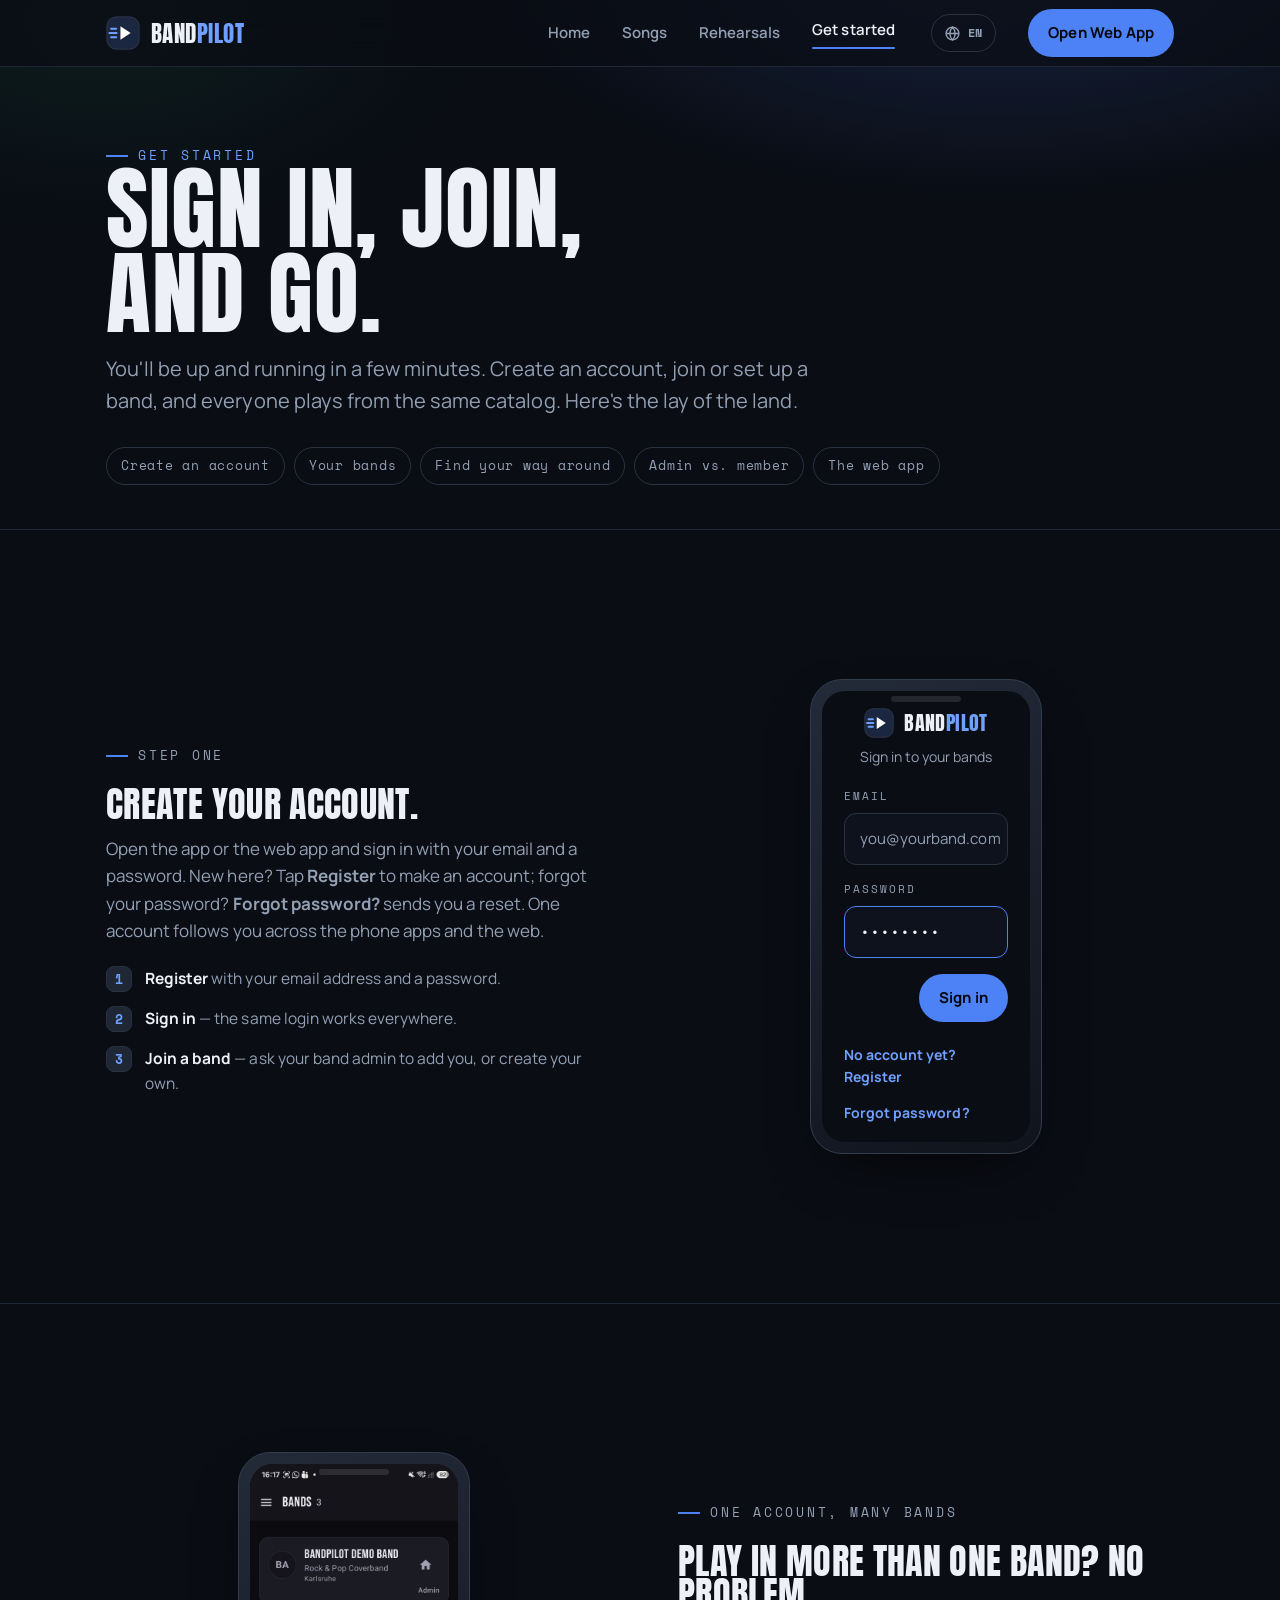
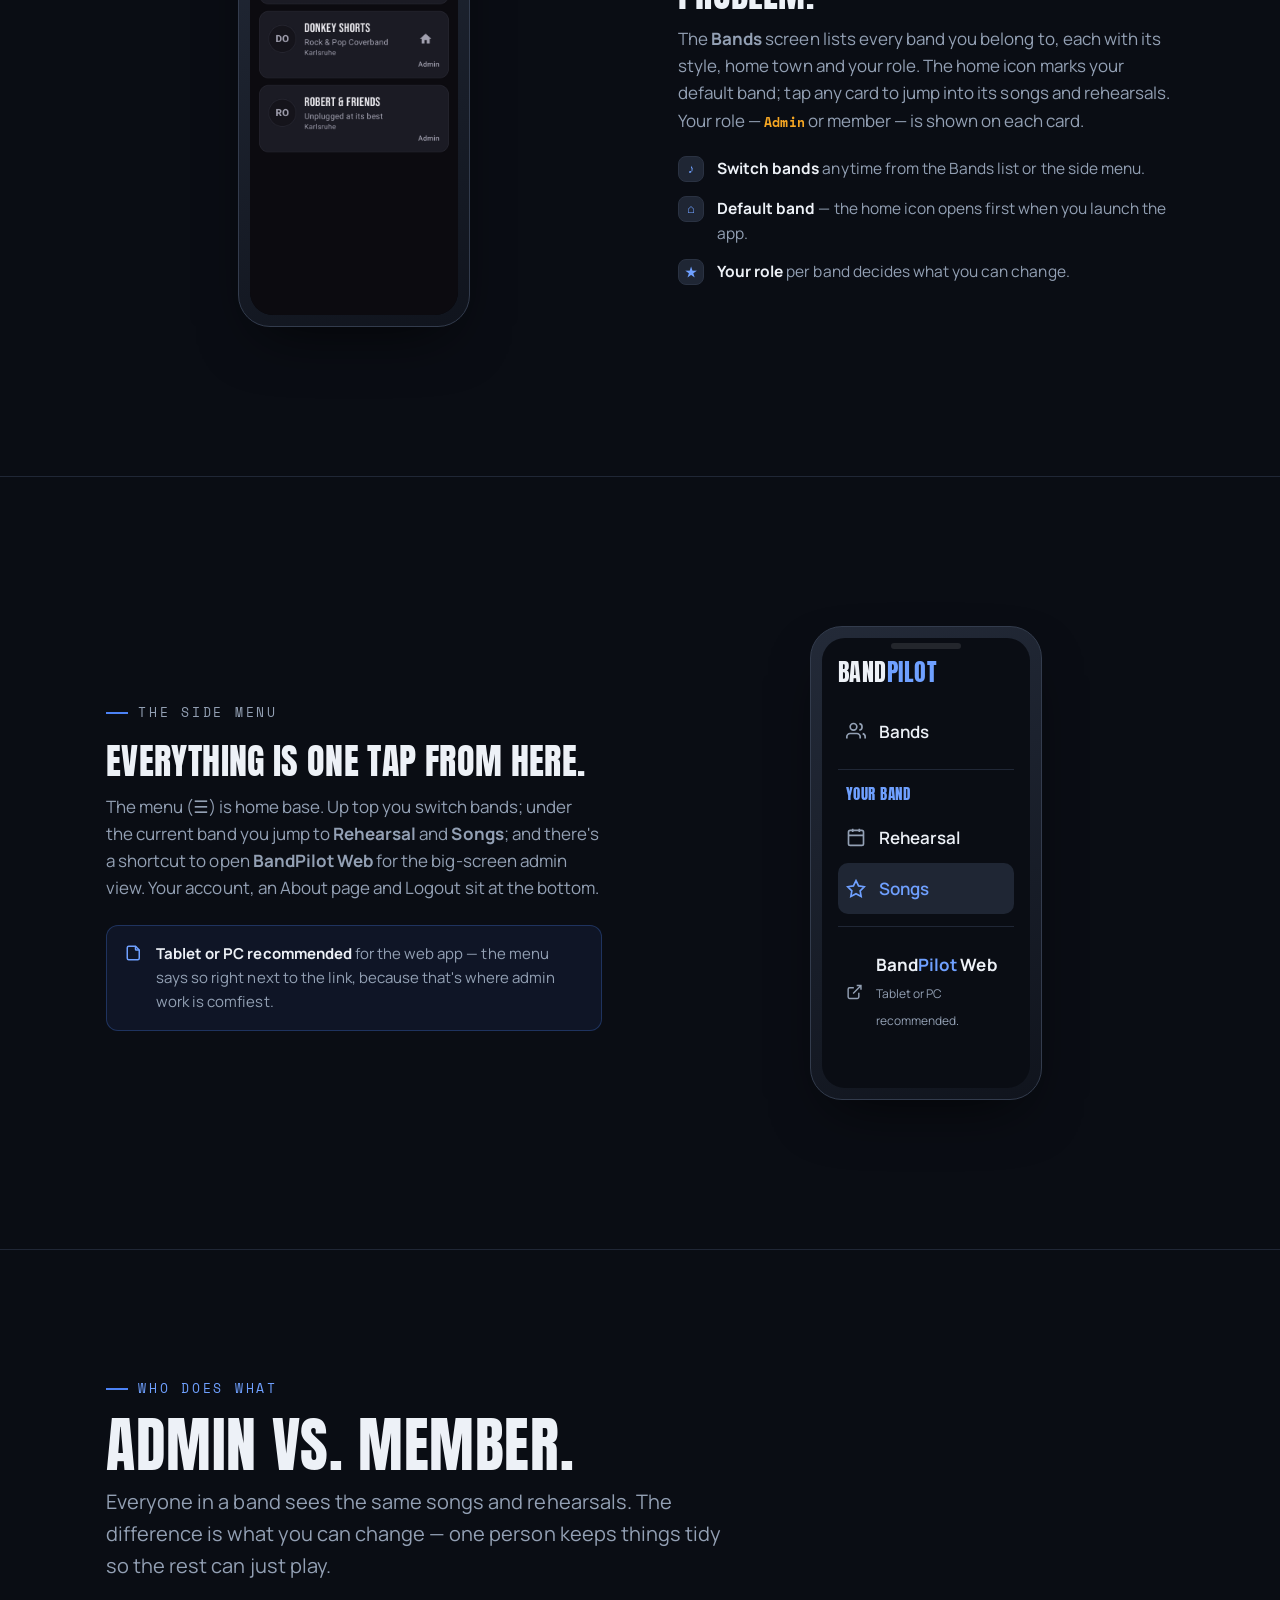
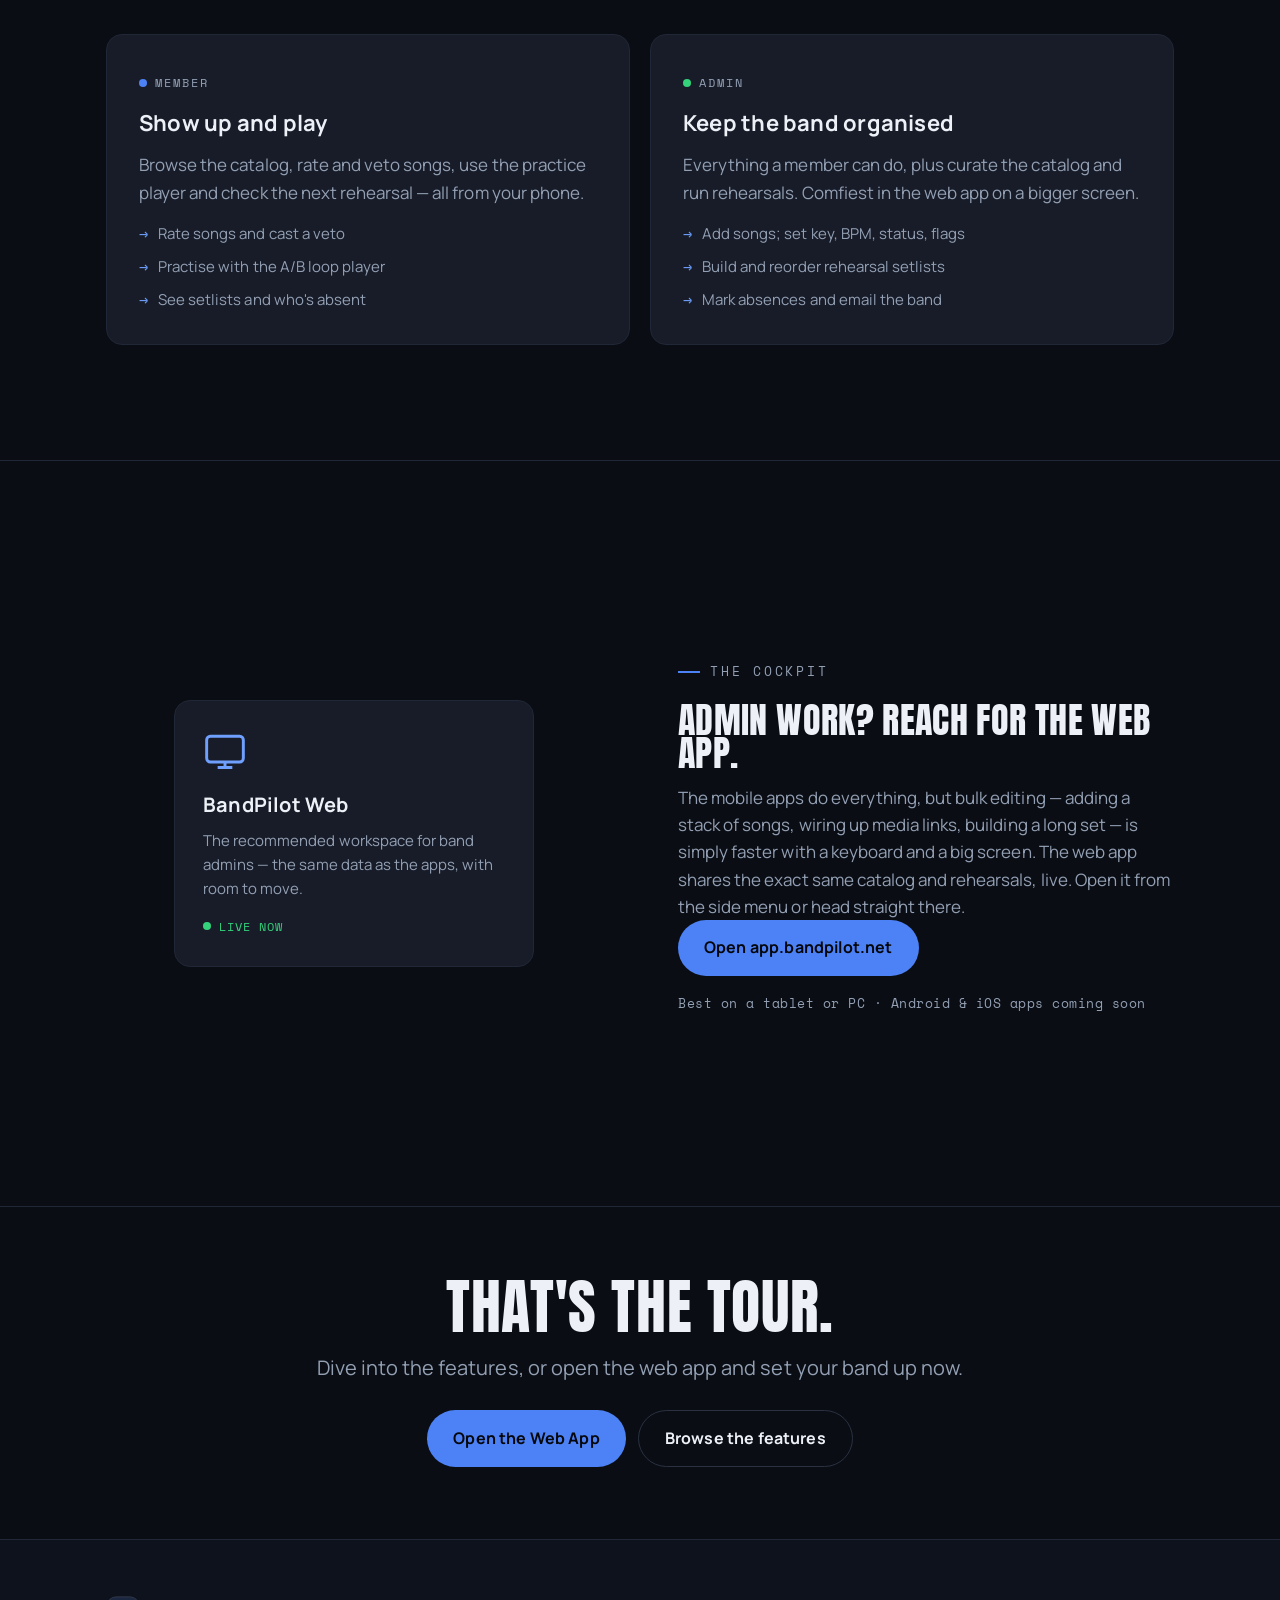
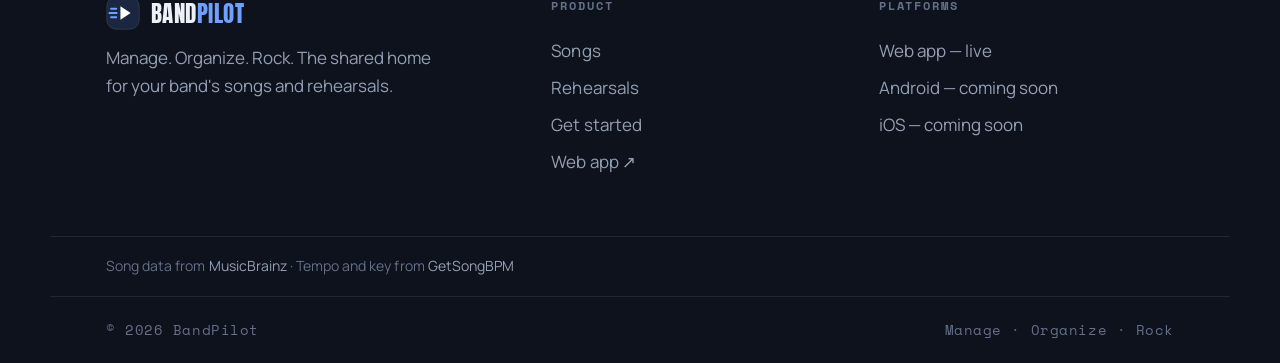
==== commit d051a7c6: "Add song-data attribution to the footer Credits MusicBrainz and GetSongBPM on all four pages, on its" ====
--- a/getting-started.html
+++ b/getting-started.html
@@ -8,10 +8,10 @@
   <link rel="icon" href="assets/img/favicon.svg" type="image/svg+xml" />
   <link rel="preconnect" href="https://fonts.googleapis.com" />
   <link rel="preconnect" href="https://fonts.gstatic.com" crossorigin />
-  <link href="https://fonts.googleapis.com/css2?family=Anton&family=Manrope:wght@400;600;700;800&family=Space+Mono:wght@400;700&display=swap" rel="stylesheet" />
+  <link href="https://fonts.googleapis.com/css2?family=Anton&family=Manrope:wght@400;600;700;800&family=Space+Mono:wght@400;700&family=Noto+Sans+Georgian:wght@400;600;700;800&display=swap" rel="stylesheet" />
   <script>
   (function(){var d=document.documentElement;d.classList.add("js");
-  var SUP=["en","de","fr"],l=null;try{var s=localStorage.getItem("bp-lang");if(s&&SUP.indexOf(s)>-1)l=s;}catch(e){}
+  var SUP=["en","de","fr","ka"],l=null;try{var s=localStorage.getItem("bp-lang");if(s&&SUP.indexOf(s)>-1)l=s;}catch(e){}
   if(!l){var n=navigator.languages||[navigator.language||"en"];for(var i=0;i<n.length;i++){var b=(n[i]||"").slice(0,2).toLowerCase();if(SUP.indexOf(b)>-1){l=b;break;}}}
   l=l||"en";d.lang=l;window.__bpLang=l;if(l!=="en"){d.className+=" i18n-pending";setTimeout(function(){d.classList.remove("i18n-pending");},1500);}})();
   </script>
@@ -45,6 +45,7 @@
           <button data-lang="en" role="menuitem">English <span class="tick">✓</span></button>
           <button data-lang="de" role="menuitem">Deutsch <span class="tick">✓</span></button>
           <button data-lang="fr" role="menuitem">Français <span class="tick">✓</span></button>
+          <button data-lang="ka" role="menuitem">ქართული <span class="tick">✓</span></button>
         </div>
       </div>
       <a class="btn btn--primary nav__cta" href="https://app.bandpilot.net" target="_blank" rel="noopener" data-i18n="nav.openWebApp">Open Web App</a>
@@ -62,6 +63,7 @@
         <button data-lang="en">EN</button>
         <button data-lang="de">DE</button>
         <button data-lang="fr">FR</button>
+        <button data-lang="ka">KA</button>
       </div>
     </div>
   </header>
@@ -296,6 +298,13 @@
         <a data-i18n="footer.platIos">iOS — coming soon</a>
       </div>
     </div>
+    <!-- Where the song facts in the app come from. The GetSongBPM link is a licence condition rather than
+         a courtesy: its free API key requires a visible backlink and is withdrawn without notice if one is
+         missing. It belongs on the public site, because the same credit inside the signed-in app cannot be
+         seen by anyone checking. -->
+    <div class="wrap footer__credits">
+      <span data-i18n="footer.dataSources">Song data from <a href="https://musicbrainz.org" target="_blank" rel="noopener">MusicBrainz</a> · Tempo and key from <a href="https://getsongbpm.com" target="_blank" rel="noopener">GetSongBPM</a></span>
+    </div>
     <div class="wrap footer__bottom">
       <span class="mono">© 2026 BandPilot</span>
       <span class="mono">Manage · Organize · Rock</span>
--- a/assets/css/site.css
+++ b/assets/css/site.css
@@ -39,9 +39,11 @@
   --radius: 16px;
   --radius-sm: 10px;
 
-  --font-display: "Anton", "Arial Narrow", sans-serif;
-  --font-body: "Manrope", system-ui, sans-serif;
-  --font-mono: "Space Mono", ui-monospace, monospace;
+  /* "Noto Sans Georgian" is a per-glyph fallback: Latin keeps the primary faces;
+     only Georgian glyphs use Noto (downloaded via unicode-range only when present). */
+  --font-display: "Anton", "Noto Sans Georgian", "Arial Narrow", sans-serif;
+  --font-body: "Manrope", "Noto Sans Georgian", system-ui, sans-serif;
+  --font-mono: "Space Mono", "Noto Sans Georgian", ui-monospace, monospace;
 
   --shadow: 0 24px 60px -24px rgba(0,0,0,.75);
   --shadow-soft: 0 12px 32px -18px rgba(0,0,0,.6);
@@ -475,6 +477,12 @@
 .footer h4 { font-family: var(--font-mono); font-size: 12px; letter-spacing: .16em; text-transform: uppercase; color: var(--faint); margin-bottom: 16px; }
 .footer a { color: var(--muted); display: block; padding: 5px 0; }
 .footer a:hover { color: var(--text); }
+/* Data-source credit, on its own line above the copyright rather than squeezed into that flex row.
+   The links keep --muted rather than --faint: a backlink nobody can tell is a link does not do the job,
+   and the GetSongBPM one is a condition of its API key. */
+.footer__credits { border-top: 1px solid var(--line-soft); padding-block: 18px; color: var(--faint); font-size: 14px; }
+.footer__credits a { color: var(--muted); }
+.footer__credits a:hover { color: var(--text); text-decoration: underline; }
 .footer__bottom { border-top: 1px solid var(--line-soft); padding-block: 22px; display: flex; justify-content: space-between; gap: 16px; flex-wrap: wrap; color: var(--faint); font-size: 14px; }
 .footer__bottom .mono { font-family: var(--font-mono); letter-spacing: .04em; }
 
